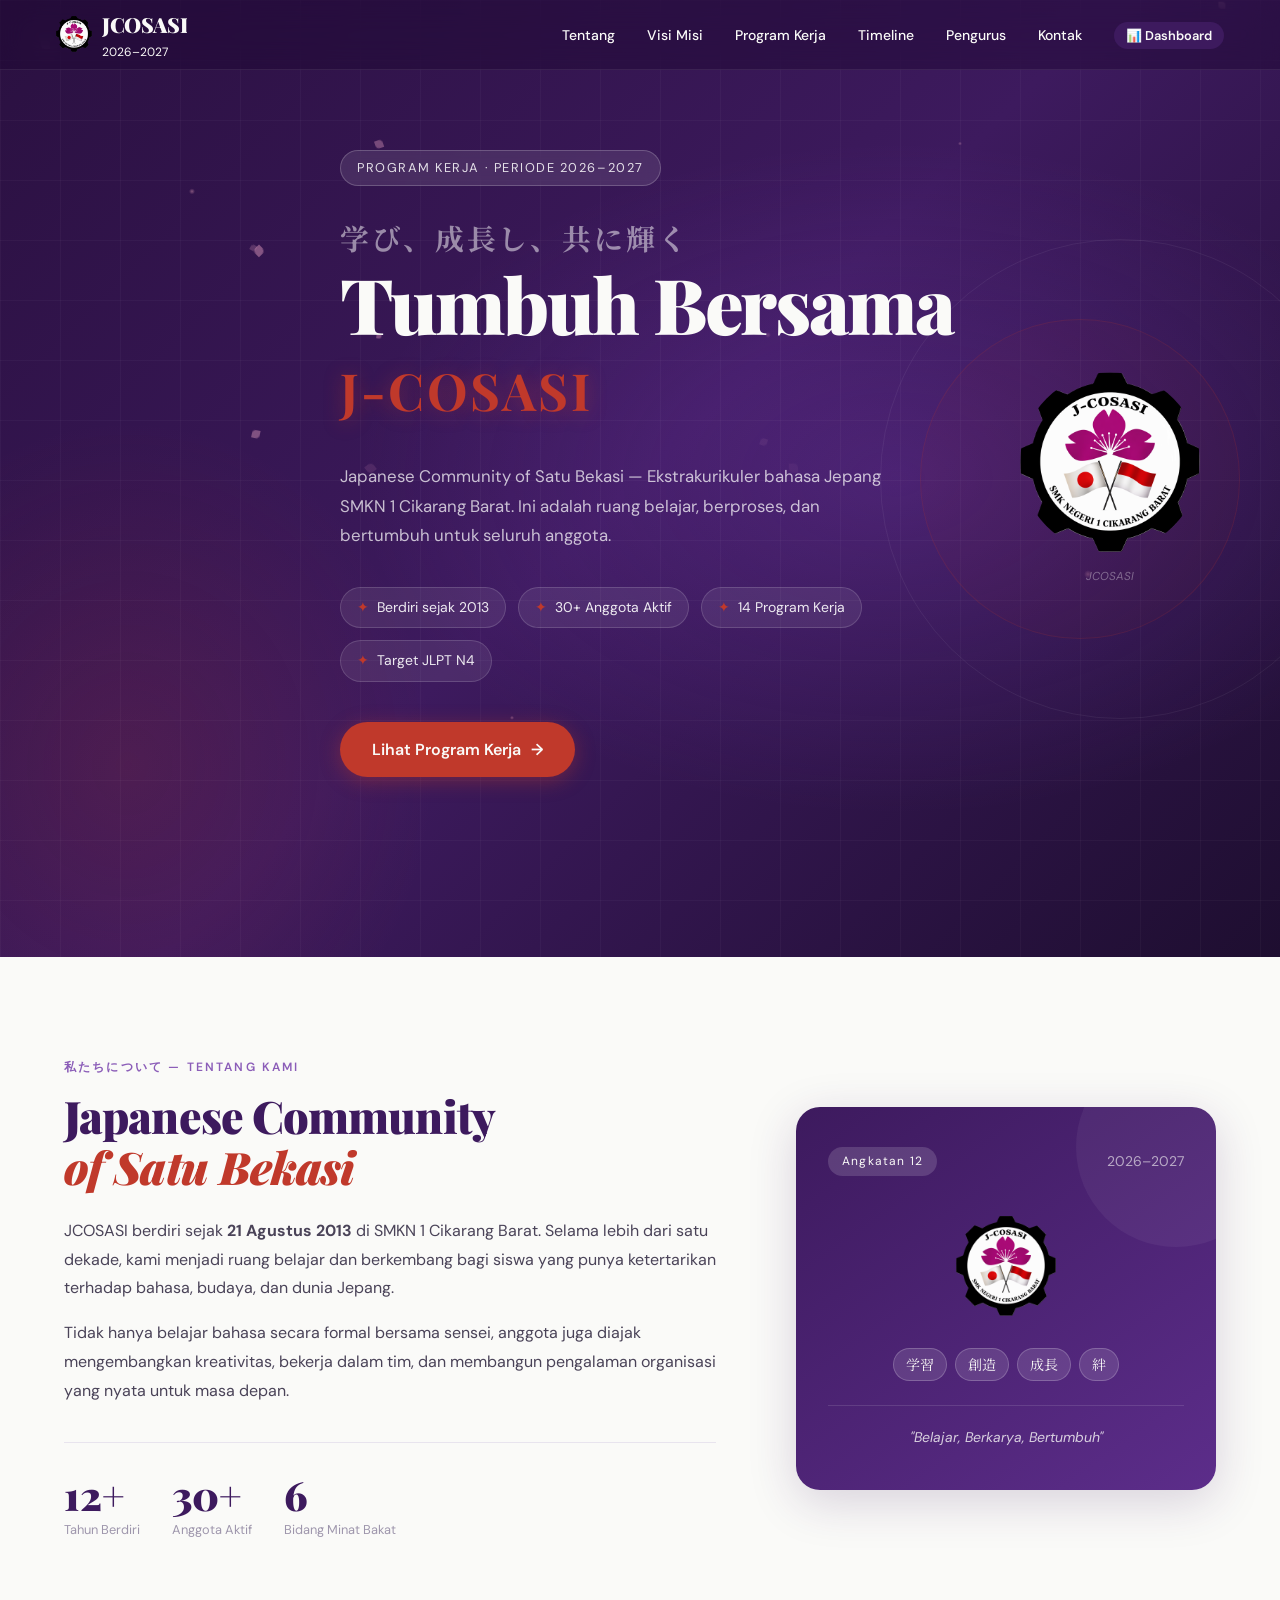
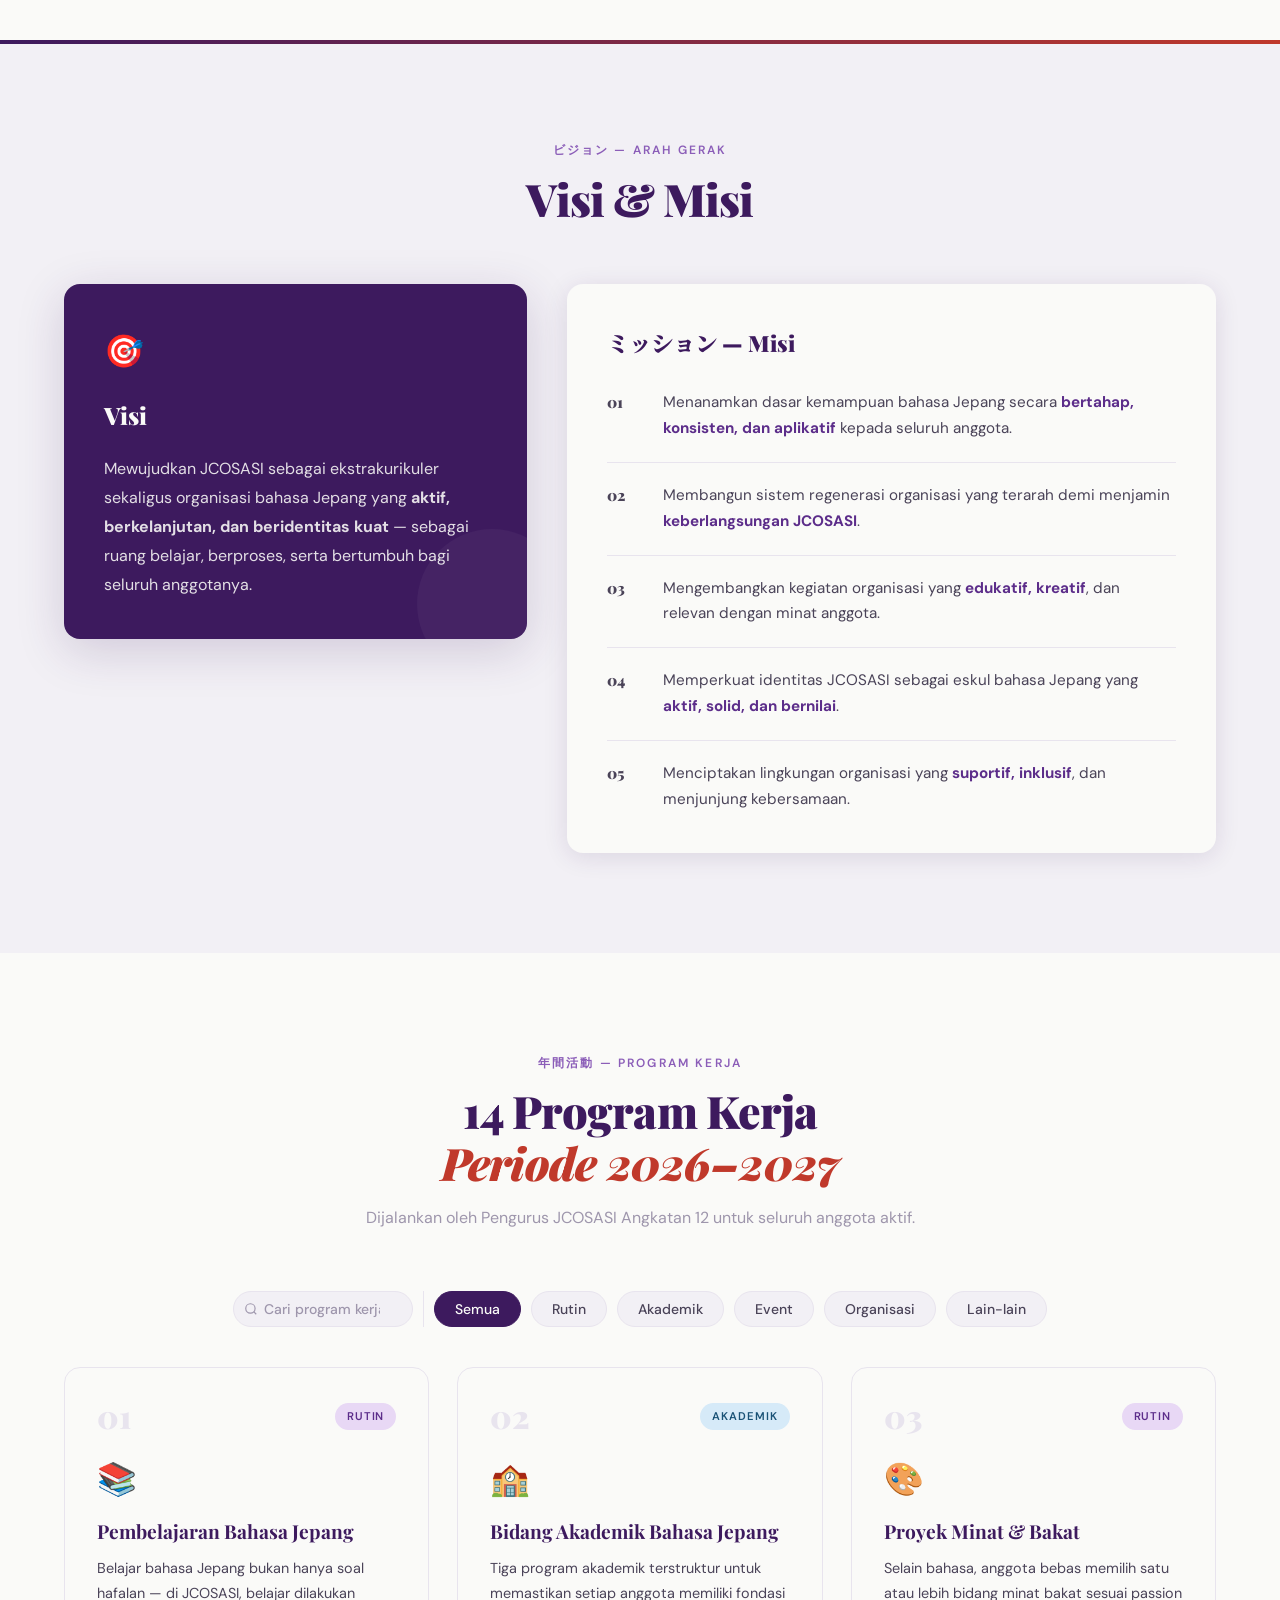
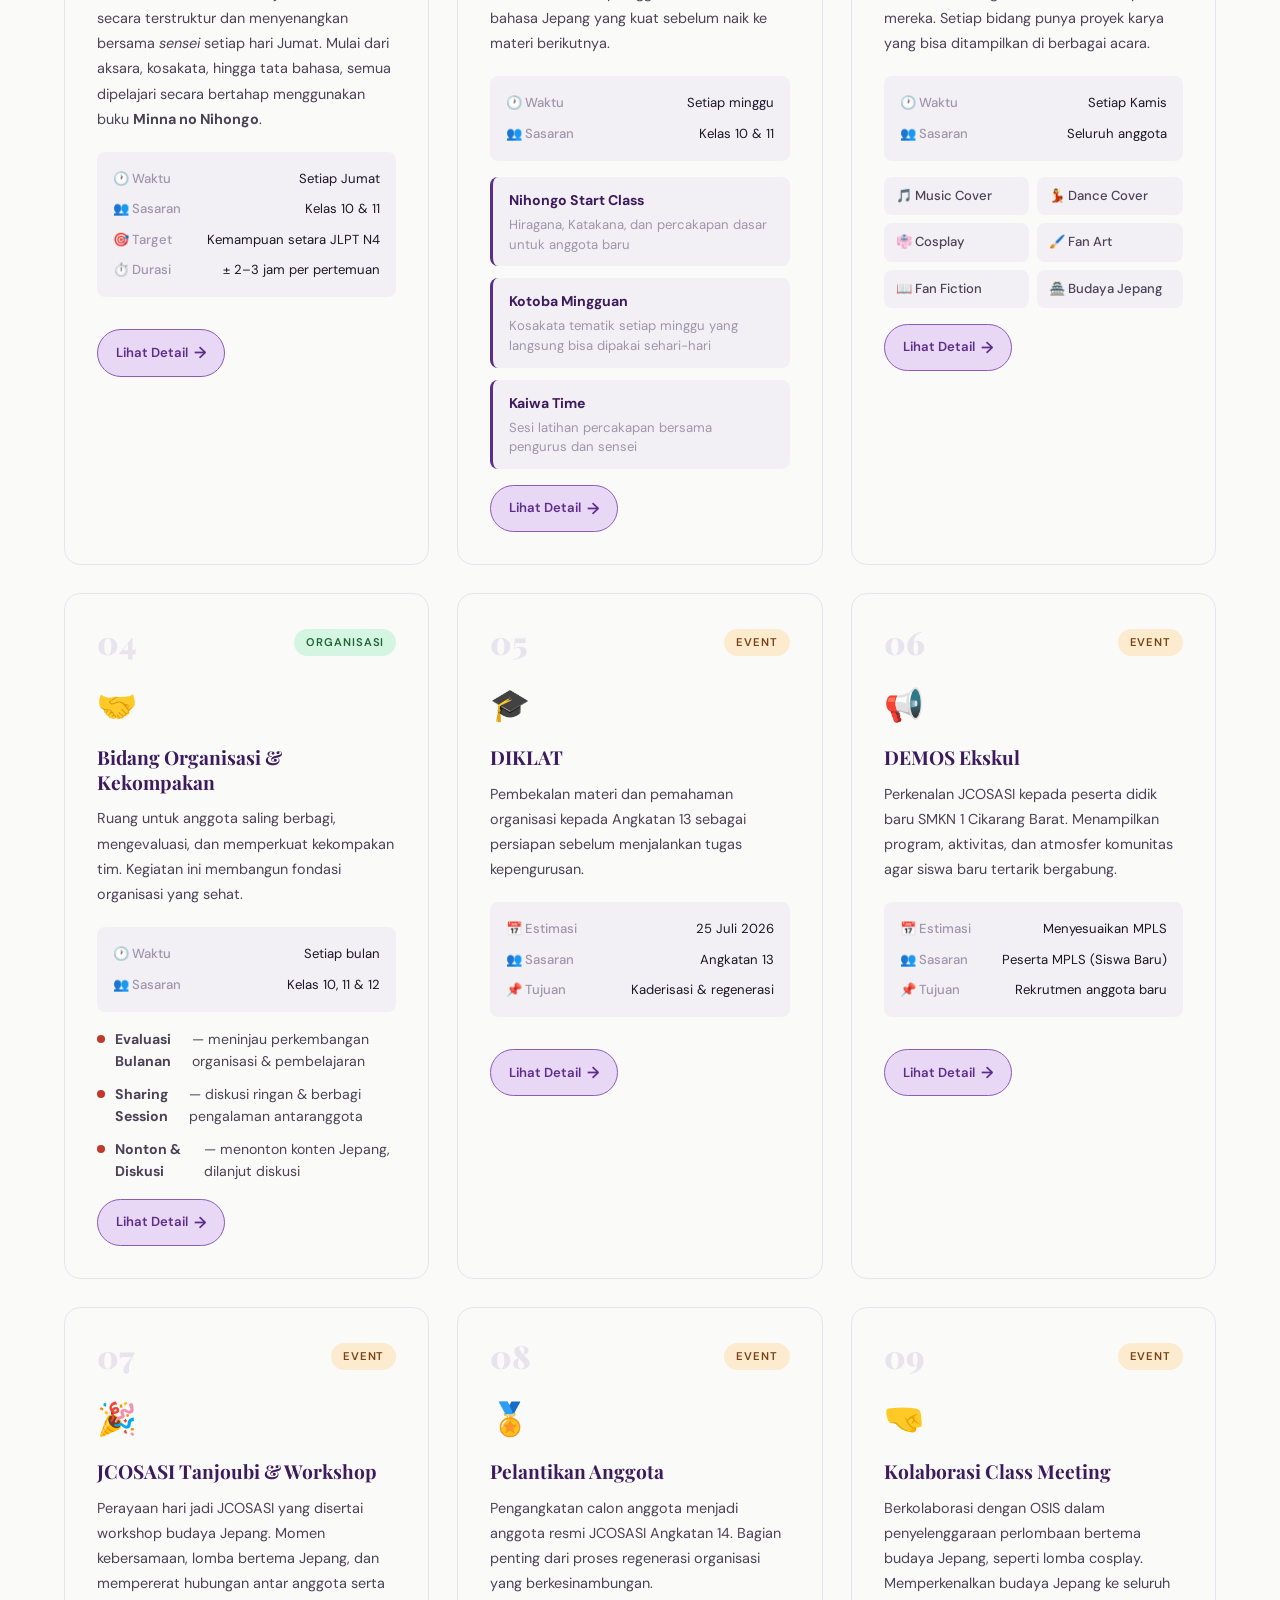
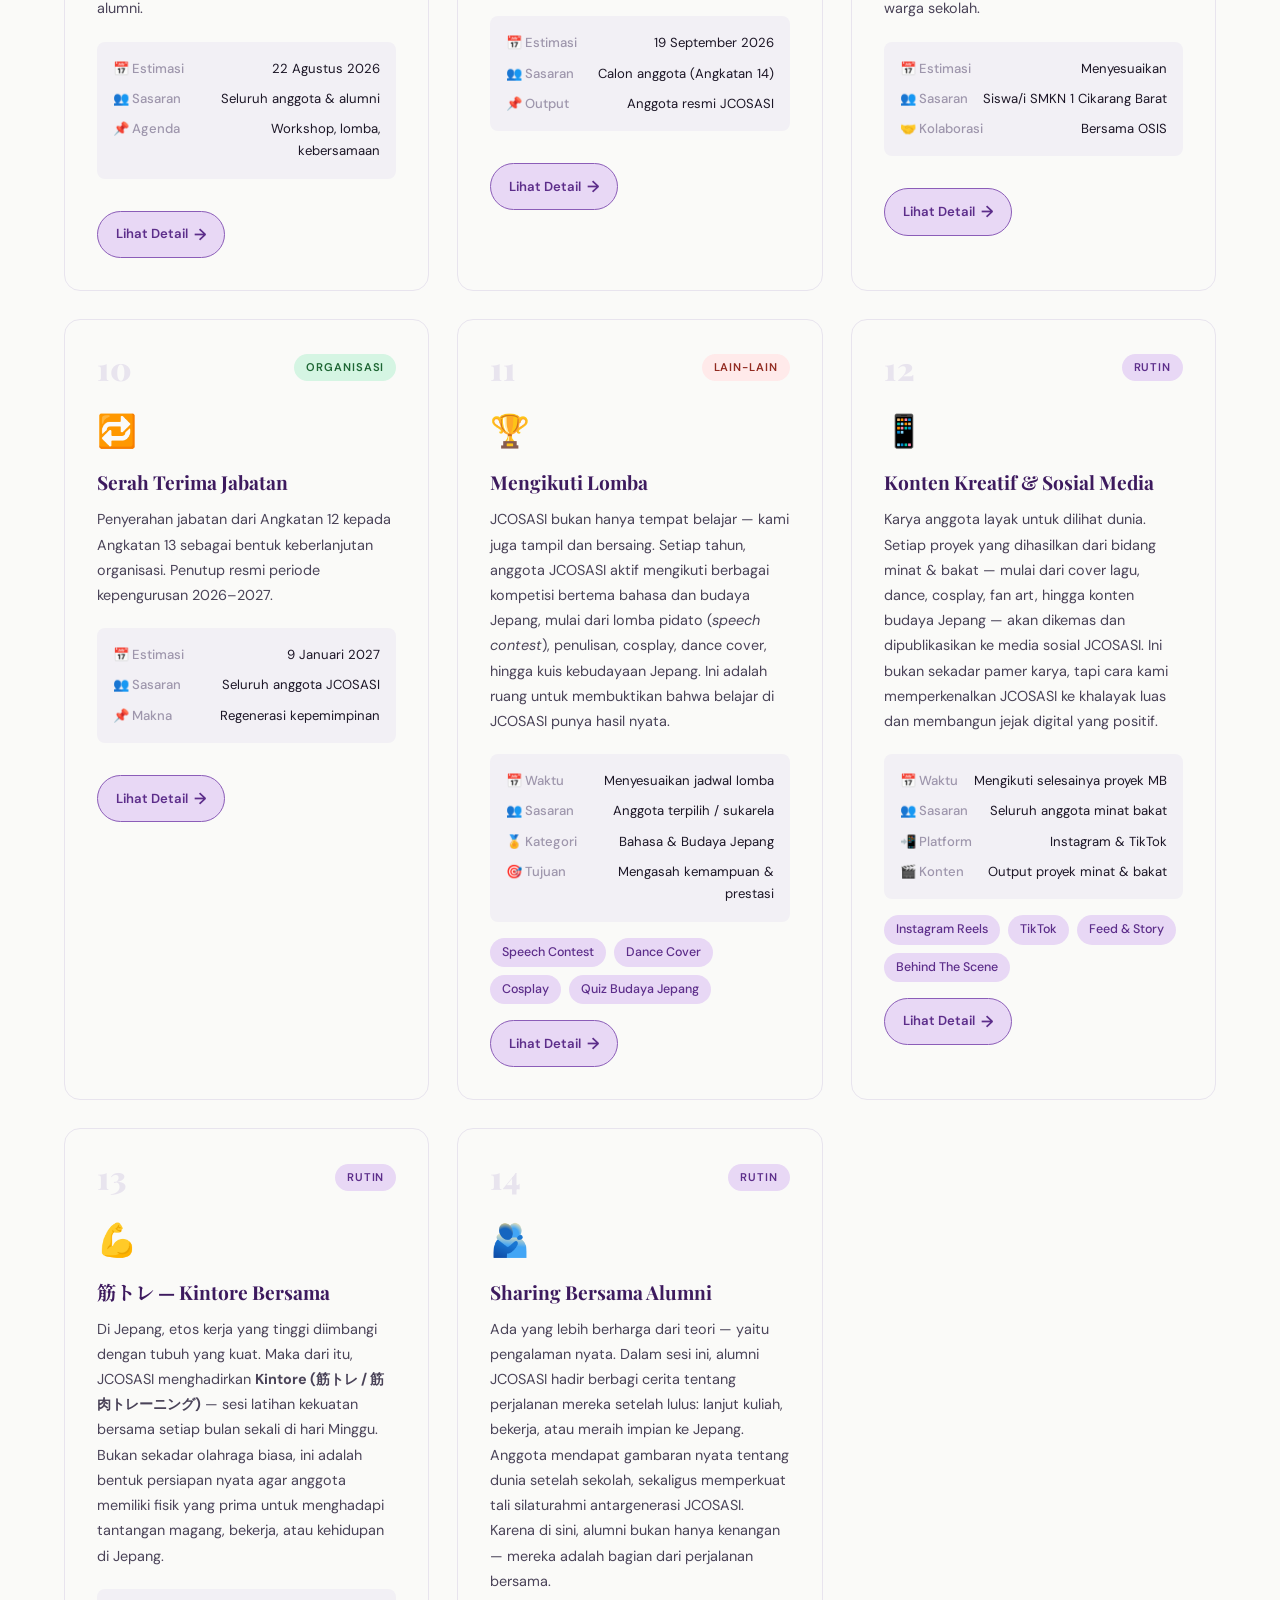
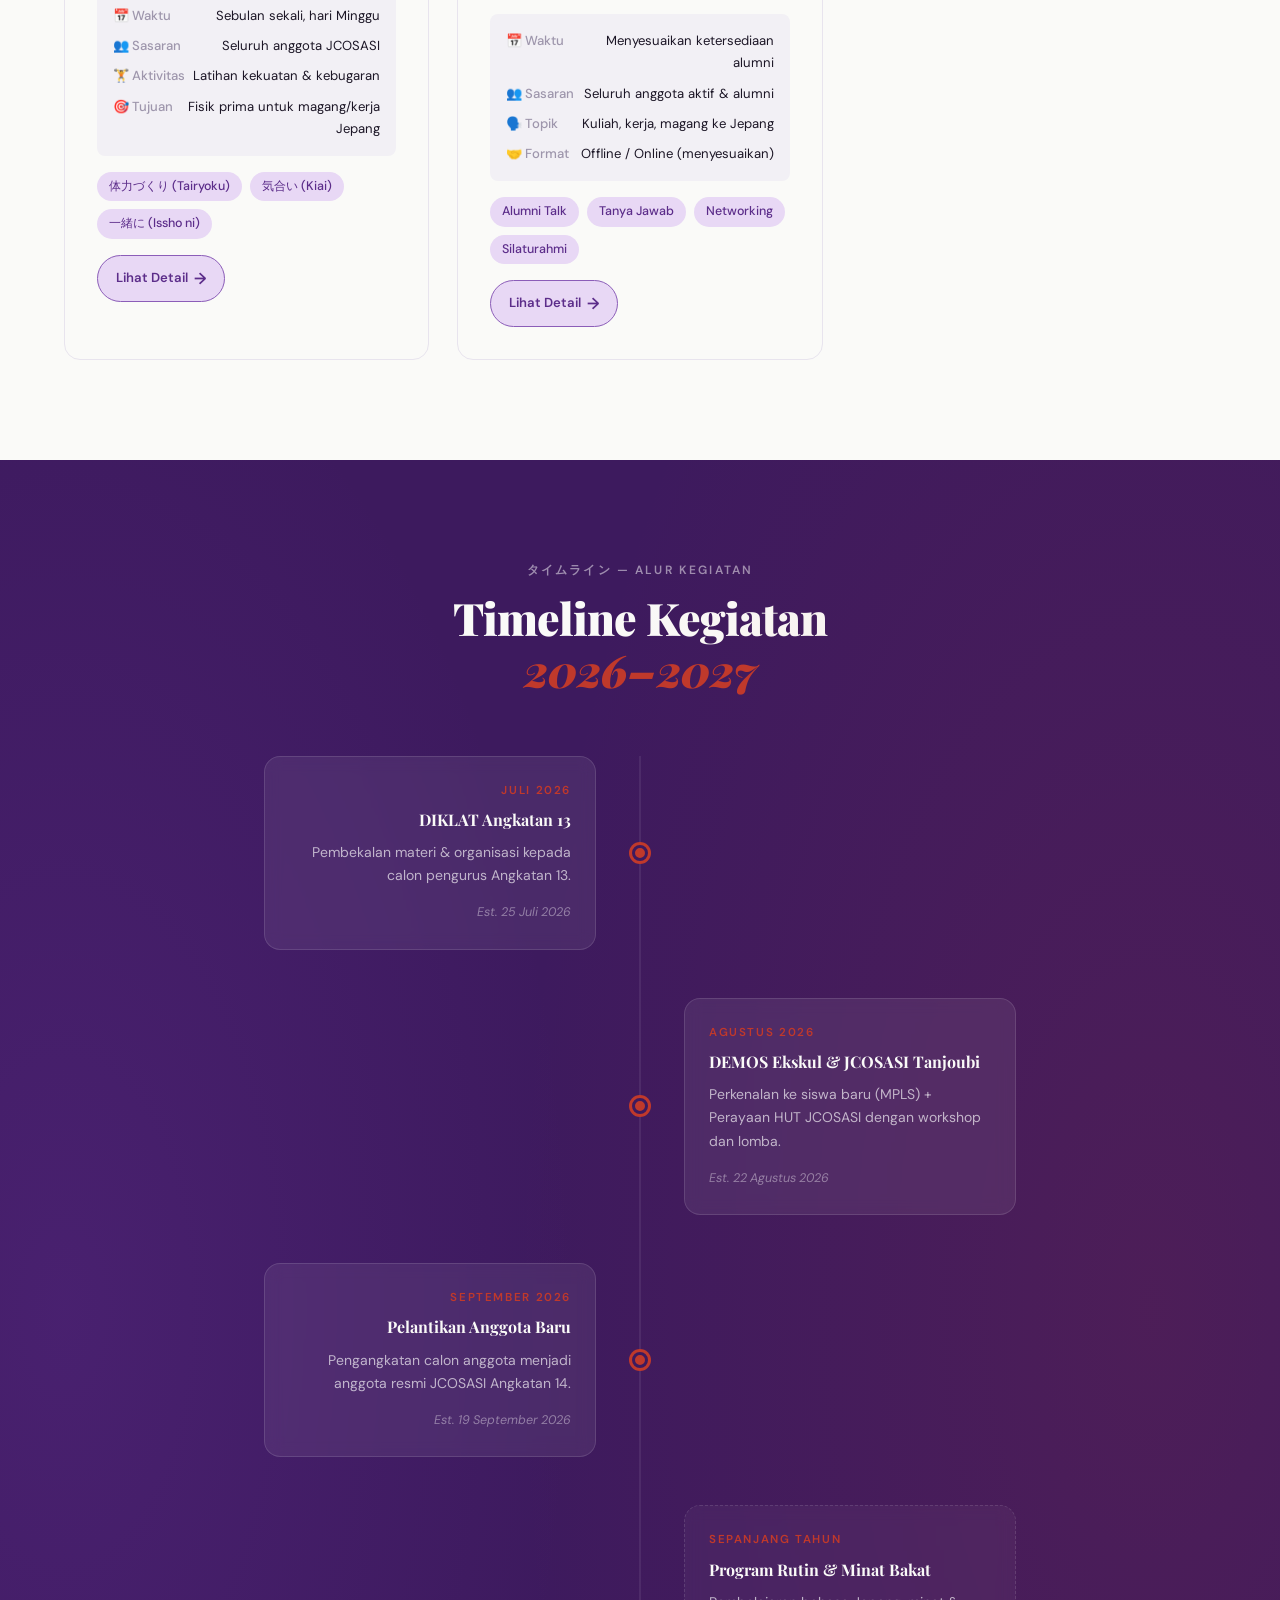
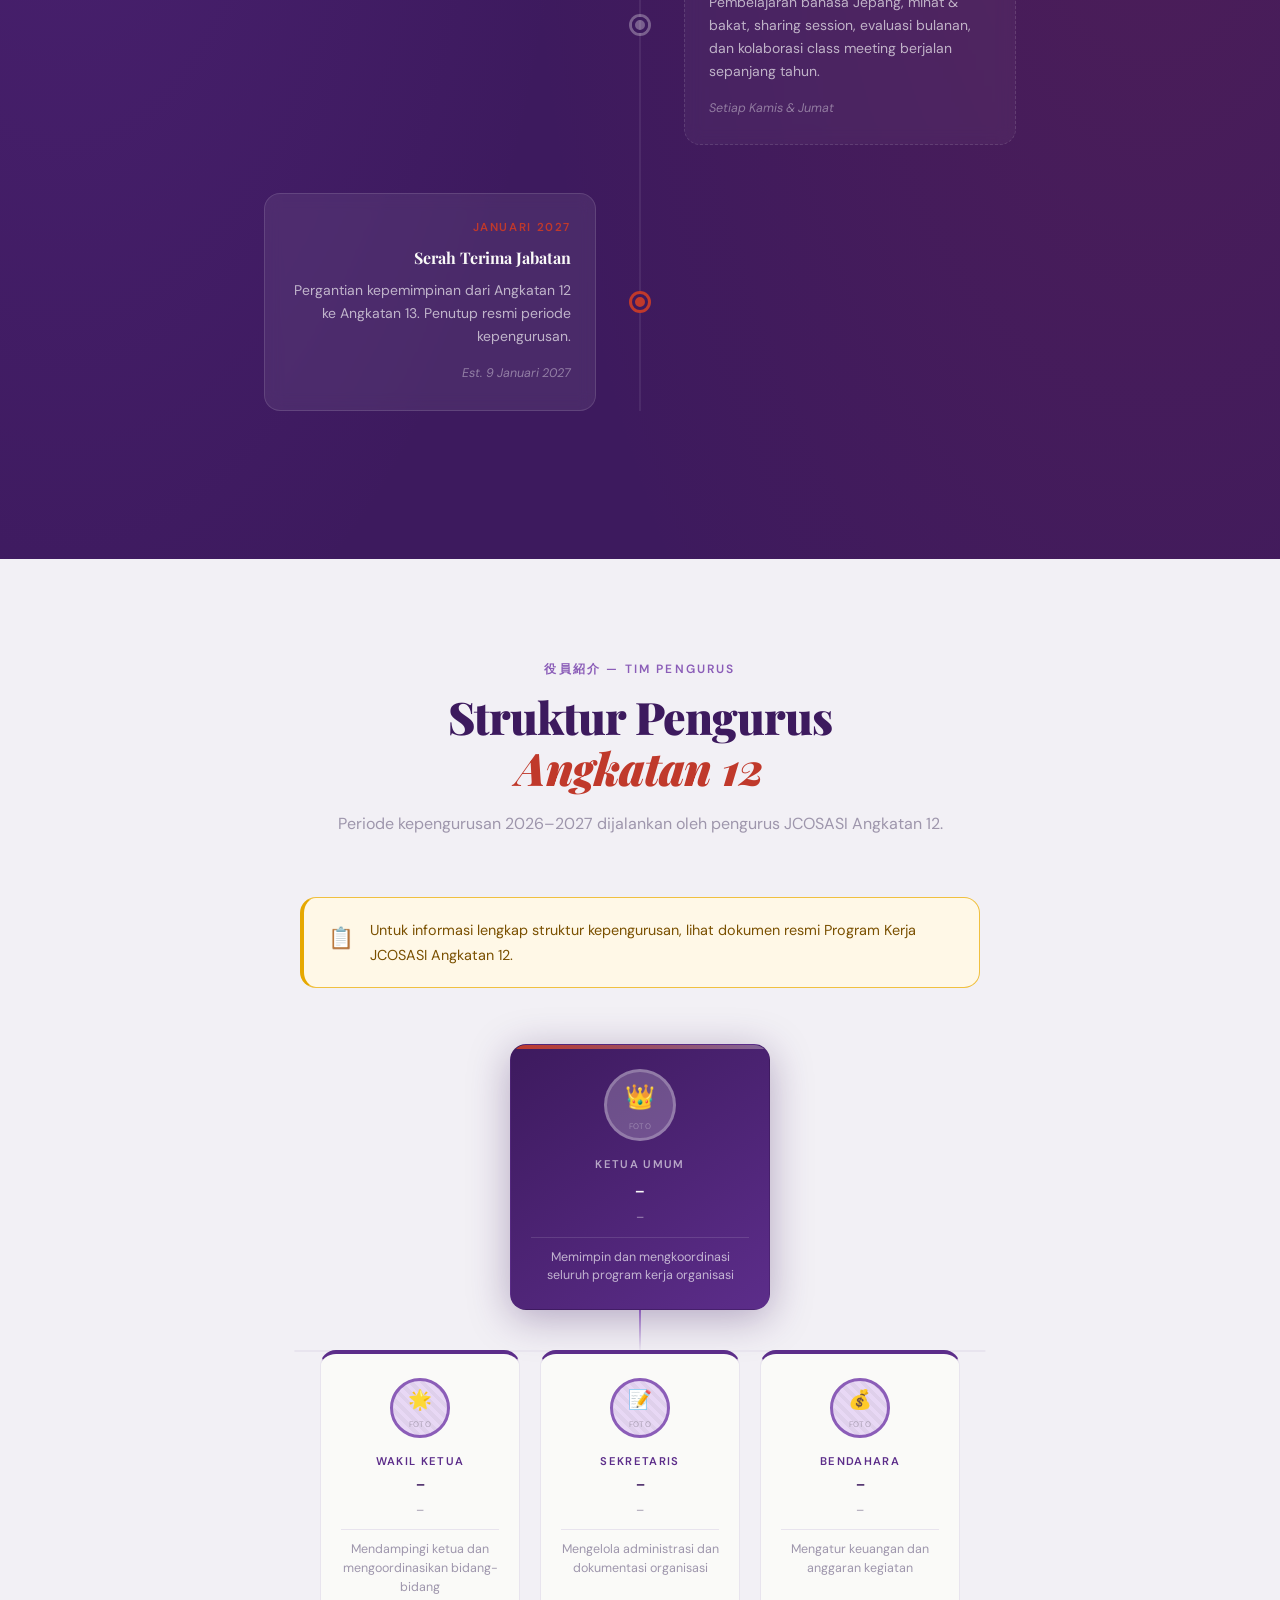
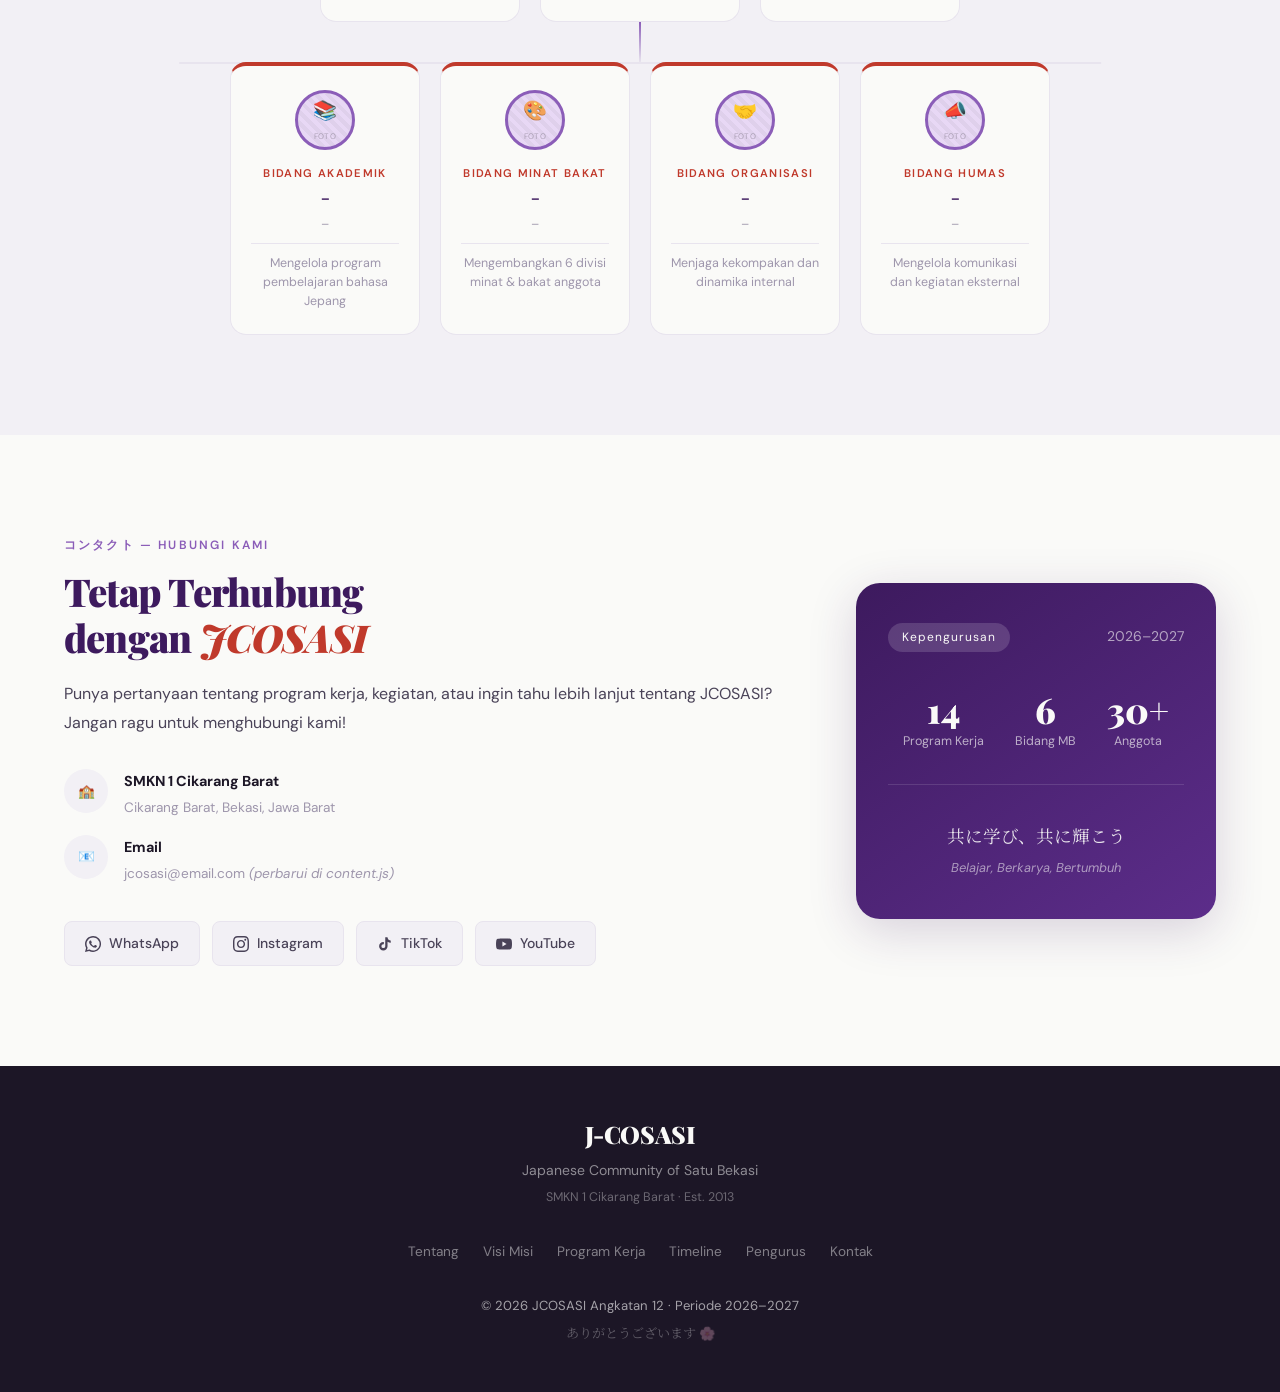
==== index.html @ ba043956 "Migration from personal account" ====
<!DOCTYPE html>
<html lang="id">
<head>
  <meta charset="UTF-8" />
  <link rel="icon" type="image/png" href="logo-jcosasi.png" />
  <meta name="viewport" content="width=device-width, initial-scale=1.0" />
  <title>JCOSASI — Program Kerja 2026–2027</title>
  <meta name="description" content="Program Kerja JCOSASI (Japanese Community of Satu Bekasi) Periode 2026–2027" />
  <link rel="preconnect" href="https://fonts.googleapis.com" />
  <link rel="preconnect" href="https://fonts.gstatic.com" crossorigin />
  <link href="https://fonts.googleapis.com/css2?family=Playfair+Display:wght@700;900&family=Noto+Serif+JP:wght@400;700&family=DM+Sans:wght@300;400;500;600&display=swap" rel="stylesheet" />
  <link rel="stylesheet" href="style.css" />
  <script src="content.js"></script>
</head>
<body>

  <!-- NAV -->
  <nav id="navbar">
    <div class="nav-inner">
      <a href="#hero" class="nav-logo">
        <div class="logo-wrap" id="navLogoWrap"></div>
      </a>
      <ul class="nav-links" id="navLinks"></ul>
      <button class="hamburger" id="hamburger" aria-label="Menu">
        <span></span><span></span><span></span>
      </button>
    </div>
  </nav>

  <div class="mobile-menu" id="mobileMenu">
    <ul id="mobileLinks"></ul>
  </div>

  <!-- HERO -->
  <section id="hero">
    <div class="hero-bg">
      <div class="sakura-layer"></div>
      <div class="hero-grid-overlay"></div>
    </div>
    <div class="hero-content">
      <div class="hero-badge fade-up" id="heroBadge"></div>
      <h1 class="hero-title fade-up delay-1">
        <span class="jp-accent"     id="heroJp"></span>
        <span class="hero-big"      id="heroHeadline"></span>
        <span class="hero-sub-title"id="heroSubtitle"></span>
      </h1>
      <p class="hero-desc fade-up delay-2" id="heroDesc"></p>
      <div class="hero-highlights fade-up delay-3" id="heroHighlights"></div>
      <a class="hero-cta fade-up delay-4" id="heroCta"></a>
    </div>
    <div class="hero-deco">
      <div class="circle-deco c1"></div>
      <div class="circle-deco c2"></div>
      <div class="hero-logo-placeholder" id="heroLogoDeco"></div>
    </div>
  </section>

  <!-- TENTANG -->
  <section id="tentang">
    <div class="container">
      <div class="tentang-grid">
        <div class="tentang-text fade-left">
          <div class="section-label" id="tentangLabel"></div>
          <h2 id="tentangHeading"></h2>
          <p id="tentangPara1"></p>
          <p id="tentangPara2"></p>
          <div class="tentang-stats" id="tentangStats"></div>
        </div>
        <div class="tentang-visual fade-right">
          <div class="visual-card">
            <div class="vc-top">
              <div class="vc-badge" id="vcBadge"></div>
              <div class="vc-year"  id="vcYear"></div>
            </div>
            <div class="vc-logo-area">
              <div class="vc-logo-box" id="vcLogoBox"></div>
            </div>
            <div class="vc-tags"  id="vcTags"></div>
            <p class="vc-motto"   id="vcMotto"></p>
          </div>
        </div>
      </div>
    </div>
  </section>

  <!-- VISI MISI -->
  <section id="visi-misi">
    <div class="container">
      <div class="section-header center">
        <div class="section-label" id="vmLabel"></div>
        <h2 id="vmHeading"></h2>
      </div>
      <div class="vm-grid">
        <div class="vm-card visi fade-up">
          <div class="vm-icon">🎯</div>
          <h3 id="visiJudul"></h3>
          <p  id="visiTeks"></p>
        </div>
        <div class="vm-misi fade-up delay-1">
          <h3 class="misi-title" id="misiLabel"></h3>
          <ul class="misi-list"  id="misiList"></ul>
        </div>
      </div>
    </div>
  </section>

  <!-- PROGRAM KERJA -->
  <section id="proker">
    <div class="container">
      <div class="section-header center">
        <div class="section-label" id="prokerLabel"></div>
        <h2 id="prokerHeading"></h2>
        <p class="section-desc" id="prokerDesc"></p>
      </div>
      <div class="proker-controls">
        <div class="proker-search-wrap">
          <svg class="psw-icon" viewBox="0 0 24 24" fill="none" stroke="currentColor" stroke-width="2"><circle cx="11" cy="11" r="8"/><path d="M21 21l-4.35-4.35"/></svg>
          <input type="text" id="prokerSearch" class="proker-search" placeholder="Cari program kerja..." autocomplete="off" />
          <button class="psw-clear" id="prokerSearchClear" aria-label="Hapus" style="display:none">✕</button>
        </div>
        <div class="proker-filter">
          <button class="filter-btn active" data-filter="all">Semua</button>
          <button class="filter-btn" data-filter="rutin">Rutin</button>
          <button class="filter-btn" data-filter="akademik">Akademik</button>
          <button class="filter-btn" data-filter="event">Event</button>
          <button class="filter-btn" data-filter="organisasi">Organisasi</button>
          <button class="filter-btn" data-filter="lainlain">Lain-lain</button>
        </div>
      </div>
      <div id="prokerSearchEmpty" class="proker-search-empty" style="display:none">
        <div class="pse-icon">🔍</div>
        <p>Tidak ada proker yang cocok dengan "<span id="prokerSearchQuery"></span>"</p>
      </div>
      <div class="proker-grid" id="prokerGrid"></div>
    </div>
  </section>

  <!-- TIMELINE -->
  <section id="timeline">
    <div class="container">
      <div class="section-header center">
        <div class="section-label" id="tlLabel"></div>
        <h2 id="tlHeading"></h2>
      </div>
      <div class="timeline-wrapper" id="tlWrapper"></div>
    </div>
  </section>

  <!-- PENGURUS -->
  <section id="pengurus">
    <div class="container">
      <div class="section-header center">
        <div class="section-label" id="pengurusLabel"></div>
        <h2 id="pengurusHeading"></h2>
        <p class="section-desc" id="pengurusDesc"></p>
      </div>
      <div class="pengurus-note" id="pengurusNote"></div>

      <div class="org-chart">
        <!-- Level 1 — Ketua -->
        <div class="org-level org-level-1">
          <div class="org-card org-card-ketua fade-up" id="orgKetua"></div>
        </div>
        <div class="org-v-line"></div>

        <!-- Level 2 — Inti (dinamis, max 5 orang) -->
        <div class="org-level org-level-2" id="orgInti"></div>
        <div class="org-v-line"></div>

        <!-- Level 3 — Bidang -->
        <div class="org-level org-level-3" id="orgBidang"></div>
      </div>
    </div>
  </section>

  <!-- KONTAK -->
  <section id="kontak">
    <div class="container">
      <div class="kontak-inner">
        <div class="kontak-text fade-left">
          <div class="section-label" id="kontakLabel"></div>
          <h2 id="kontakHeading"></h2>
          <p  id="kontakDesc"></p>
          <div class="kontak-info">
            <div class="ki-item">
              <span class="ki-icon">🏫</span>
              <div>
                <strong id="kontakSekolah"></strong>
                <span   id="kontakAlamat"></span>
              </div>
            </div>
            <div class="ki-item">
              <span class="ki-icon">📧</span>
              <div>
                <strong>Email</strong>
                <span id="kontakEmail"></span>
              </div>
            </div>
          </div>
          <div class="sosmed-links" id="sosmedLinks"></div>
        </div>
        <div class="kontak-card fade-right">
          <div class="kc-top">
            <div class="kc-badge" id="kcBadge"></div>
            <div class="kc-year"  id="kcYear"></div>
          </div>
          <div class="kc-body"  id="kcBody"></div>
          <div class="kc-quote">
            <span class="jp"    id="kcJpQuote"></span>
            <span class="trans" id="kcIdQuote"></span>
          </div>
        </div>
      </div>
    </div>
  </section>

  <!-- FOOTER -->
  <footer>
    <div class="container">
      <div class="footer-inner">
        <div class="footer-logo">
          <span class="logo-kanji">J-COSASI</span>
          <span class="footer-full"   id="footerFull"></span>
          <span class="footer-school" id="footerSchool"></span>
        </div>
        <div class="footer-links">
          <a href="#tentang">Tentang</a>
          <a href="#visi-misi">Visi Misi</a>
          <a href="#proker">Program Kerja</a>
          <a href="#timeline">Timeline</a>
          <a href="#pengurus">Pengurus</a>
          <a href="#kontak">Kontak</a>
        </div>
        <div class="footer-copy">
          <p id="footerCopy"></p>
          <p class="jp-footer" id="footerJp"></p>
        </div>
      </div>
    </div>
  </footer>

  <script src="script.js"></script>
</body>
</html>
---- style.css ----
/* =============================================
   JCOSASI Landing Page — style.css
   Theme: Deep Purple + Red-White + Soft Grey
   Font: Playfair Display + Noto Serif JP + DM Sans
   ============================================= */

:root {
  --purple-deep:   #3D1A5E;
  --purple-mid:    #5C2D8A;
  --purple-light:  #8B5DB8;
  --purple-pale:   #E8D8F5;
  --red-jp:        #C0392B;
  --red-light:     #E74C3C;
  --white:         #FAFAF8;
  --off-white:     #F2F0F5;
  --grey-light:    #E8E4EE;
  --grey-mid:      #9E96AC;
  --grey-dark:     #4A4358;
  --charcoal:      #1C1626;

  --font-display: 'Playfair Display', 'Noto Serif JP', serif;
  --font-jp:      'Noto Serif JP', serif;
  --font-body:    'DM Sans', sans-serif;

  --nav-h: 70px;
  --radius: 16px;
  --radius-sm: 8px;
  --shadow: 0 4px 24px rgba(61,26,94,.12);
  --shadow-lg: 0 12px 48px rgba(61,26,94,.18);
  --trans: .35s cubic-bezier(.4,0,.2,1);
}

/* ---- RESET ---- */
*, *::before, *::after { box-sizing: border-box; margin: 0; padding: 0; }
html { scroll-behavior: smooth; }
body {
  font-family: var(--font-body);
  background: var(--white);
  color: var(--charcoal);
  line-height: 1.7;
  overflow-x: hidden;
}
img { max-width: 100%; display: block; }
a { text-decoration: none; color: inherit; }
ul { list-style: none; }

/* ---- SCROLLBAR ---- */
::-webkit-scrollbar { width: 6px; }
::-webkit-scrollbar-track { background: var(--off-white); }
::-webkit-scrollbar-thumb { background: var(--purple-mid); border-radius: 99px; }

/* ============ NAV ============ */
#navbar {
  position: fixed; top: 0; left: 0; right: 0; z-index: 100;
  width: 100%;
  box-sizing: border-box;
  overflow: visible;
  height: var(--nav-h);
  background: rgba(250,250,248,.92);
  backdrop-filter: blur(16px);
  border-bottom: 1px solid var(--grey-light);
  transition: background var(--trans), box-shadow var(--trans), border-color var(--trans);
}
/* Di atas hero section (background ungu gelap) → navbar ikut gelap transparan */
#navbar.on-dark {
  background: rgba(30,8,50,.45);
  border-bottom-color: rgba(255,255,255,.08);
  box-shadow: none;
}
#navbar.on-dark .nav-links a,
#navbar.on-dark .nav-logo,
#navbar.on-dark .logo-kanji,
#navbar.on-dark .logo-sub { color: var(--white); }
#navbar.scrolled {
  background: rgba(61,26,94,.97);
  box-shadow: 0 2px 20px rgba(0,0,0,.2);
}
#navbar.scrolled .nav-links a,
#navbar.scrolled .nav-logo { color: var(--white); }
.nav-inner {
  max-width: 1200px; margin: 0 auto;
  padding: 0 16px;
  height: 100%;
  width: 100%;
  box-sizing: border-box;
  display: flex; align-items: center; justify-content: space-between;
  min-width: 0;
}
.nav-logo {
  display: flex; align-items: baseline; gap: 8px;
  font-family: var(--font-display);
  transition: color var(--trans);
  min-width: 0;
  flex-shrink: 1;
}
.logo-kanji {
  font-size: 1.3rem; font-weight: 900;
  color: var(--purple-deep);
  letter-spacing: -.02em;
  white-space: nowrap;
  overflow: hidden;
  text-overflow: ellipsis;
}
#navbar.scrolled .logo-kanji { color: var(--white); }
.logo-sub {
  font-size: .75rem; color: var(--grey-mid);
  font-family: var(--font-body);
}
.nav-links {
  display: flex; gap: 32px;
}
.nav-links a {
  font-size: .875rem; font-weight: 500;
  color: var(--grey-dark);
  position: relative; padding-bottom: 2px;
  transition: color var(--trans);
}
.nav-links a::after {
  content: ''; position: absolute; bottom: -2px; left: 0; right: 0;
  height: 2px; background: var(--red-jp);
  transform: scaleX(0); transform-origin: left;
  transition: transform var(--trans);
}
.nav-links a:hover { color: var(--purple-mid); }
.nav-links a:hover::after { transform: scaleX(1); }
/* Link eksternal (Dashboard) — gaya berbeda, tidak ada garis bawah aktif */
.nav-links a.nav-ext {
  background: var(--purple-deep);
  color: var(--white) !important;
  padding: 5px 12px;
  border-radius: 99px;
  font-size: .8rem;
  font-weight: 600;
  transition: background var(--trans), transform var(--trans);
}
.nav-links a.nav-ext:hover { background: var(--purple-mid); transform: translateY(-1px); }
.nav-links a.nav-ext::after { display: none !important; }

/* Hamburger */
.hamburger {
  display: none; flex-direction: column; gap: 5px;
  background: none; border: none; cursor: pointer; padding: 8px;
  z-index: 101;
  flex-shrink: 0;   /* tidak pernah tergencet ke kanan */
  margin-left: 8px;
}
.hamburger span {
  display: block; width: 24px; height: 2.5px;
  background: var(--purple-deep);   /* default: ungu — terlihat di navbar putih */
  border-radius: 2px;
  transition: all var(--trans);
}
/* Saat navbar gelap (scrolled atau di atas hero) → hamburger putih */
#navbar.scrolled .hamburger span,
#navbar.on-dark .hamburger span { background: var(--white); }
/* Animasi hamburger → X saat menu terbuka */
.hamburger.active span:nth-child(1) { transform: translateY(7px) rotate(45deg); }
.hamburger.active span:nth-child(2) { opacity: 0; transform: scaleX(0); }
.hamburger.active span:nth-child(3) { transform: translateY(-7px) rotate(-45deg); }

/* Mobile Menu */
.mobile-menu {
  position: fixed; top: var(--nav-h); left: 0; right: 0; z-index: 99;
  background: var(--purple-deep);
  padding: 20px 24px 28px;
  transform: translateY(-110%);
  opacity: 0;
  transition: transform .3s ease, opacity .25s ease;
  pointer-events: none;
  box-shadow: 0 8px 32px rgba(0,0,0,.35);
}
.mobile-menu.open {
  transform: translateY(0);
  opacity: 1;
  pointer-events: all;
}
.mobile-menu ul {
  display: flex; flex-direction: column; gap: 4px;
  list-style: none; padding: 0; margin: 0;
}
.mobile-menu a.mm-link {
  color: rgba(255,255,255,.88);
  font-size: 1rem; font-weight: 500;
  display: block; padding: 12px 0;
  border-bottom: 1px solid rgba(255,255,255,.08);
  text-decoration: none;
  transition: color var(--trans);
}
.mobile-menu a.mm-link:hover { color: var(--white); }
/* Tombol Dashboard di mobile menu */
.mobile-menu a.mm-link-ext {
  margin-top: 12px;
  background: rgba(255,255,255,.15);
  border: 1.5px solid rgba(255,255,255,.3);
  border-radius: 99px;
  text-align: center;
  padding: 12px 0;
  color: var(--white) !important;
  font-weight: 700;
  font-size: .95rem;
  letter-spacing: .3px;
}
.mobile-menu a.mm-link-ext:hover {
  background: rgba(255,255,255,.25);
}

/* ============ HERO ============ */
#hero {
  min-height: 100vh;
  padding-top: var(--nav-h);
  background: var(--purple-deep);
  position: relative;
  display: flex; align-items: center;
  overflow: hidden;
}
.hero-bg {
  position: absolute; inset: 0;
  background:
    radial-gradient(ellipse 60% 50% at 70% 50%, rgba(140,70,210,.25) 0%, transparent 70%),
    radial-gradient(ellipse 40% 60% at 10% 80%, rgba(192,57,43,.15) 0%, transparent 60%),
    linear-gradient(135deg, #2a1040 0%, #3D1A5E 50%, #1e0e30 100%);
}
.hero-grid-overlay {
  position: absolute; inset: 0;
  background-image:
    linear-gradient(rgba(255,255,255,.03) 1px, transparent 1px),
    linear-gradient(90deg, rgba(255,255,255,.03) 1px, transparent 1px);
  background-size: 60px 60px;
}
.sakura-layer {
  position: absolute; inset: 0;
  background:
    radial-gradient(circle 3px at 15% 20%, rgba(255,180,200,.4), transparent),
    radial-gradient(circle 2px at 75% 15%, rgba(255,180,200,.3), transparent),
    radial-gradient(circle 4px at 85% 60%, rgba(255,180,200,.25), transparent),
    radial-gradient(circle 2px at 40% 75%, rgba(255,180,200,.35), transparent),
    radial-gradient(circle 3px at 60% 35%, rgba(255,180,200,.2), transparent);
}
.hero-content {
  position: relative; z-index: 2;
  max-width: 1200px; margin: 0 auto; padding: 80px 24px;
  max-width: 720px; padding-left: 60px;
}
.hero-badge {
  display: inline-flex; align-items: center; gap: 8px;
  background: rgba(255,255,255,.1);
  border: 1px solid rgba(255,255,255,.2);
  color: rgba(255,255,255,.85);
  font-size: .8rem; letter-spacing: .12em; text-transform: uppercase;
  padding: 6px 16px; border-radius: 99px;
  margin-bottom: 28px;
  backdrop-filter: blur(8px);
}
.jp-accent {
  font-family: var(--font-jp);
  font-size: 1.8rem;
  color: rgba(255,255,255,.5);
  display: block;
  letter-spacing: .1em;
}
.hero-big {
  font-family: var(--font-display);
  font-size: clamp(2.8rem, 6vw, 5rem);
  font-weight: 900;
  color: var(--white);
  line-height: 1.05;
  display: block;
  letter-spacing: -.03em;
}
.hero-sub-title {
  font-family: var(--font-display);
  font-size: clamp(2rem, 4vw, 3.5rem);
  font-weight: 700;
  color: var(--red-jp);
  display: block;
  letter-spacing: .05em;
  margin-top: 4px;
  text-shadow: 0 2px 20px rgba(192,57,43,.4);
}
.hero-title { margin-bottom: 28px; }
.hero-desc {
  font-size: 1.05rem; line-height: 1.75;
  color: rgba(255,255,255,.72);
  margin-bottom: 36px;
  max-width: 560px;
}
.hero-highlights {
  display: flex; flex-wrap: wrap; gap: 12px;
  margin-bottom: 40px;
}
.hl-item {
  display: flex; align-items: center; gap: 8px;
  background: rgba(255,255,255,.08);
  border: 1px solid rgba(255,255,255,.15);
  color: rgba(255,255,255,.9);
  padding: 8px 16px; border-radius: 99px;
  font-size: .875rem;
}
.hl-icon { color: var(--red-jp); font-style: normal; }
.hero-cta {
  display: inline-flex; align-items: center; gap: 10px;
  background: var(--red-jp);
  color: var(--white);
  font-weight: 600; font-size: 1rem;
  padding: 14px 32px; border-radius: 99px;
  transition: all var(--trans);
  box-shadow: 0 4px 20px rgba(192,57,43,.4);
}
.hero-cta:hover {
  background: var(--red-light);
  transform: translateY(-2px);
  box-shadow: 0 8px 32px rgba(192,57,43,.5);
}
.hero-deco {
  position: absolute; right: 0; top: 0; bottom: 0;
  width: 40%; pointer-events: none;
}
.circle-deco {
  position: absolute; border-radius: 50%;
  border: 1px solid rgba(255,255,255,.06);
}
.c1 {
  width: 480px; height: 480px;
  top: 50%; right: -80px;
  transform: translateY(-50%);
}
.c2 {
  width: 320px; height: 320px;
  top: 50%; right: 40px;
  transform: translateY(-50%);
  border-color: rgba(192,57,43,.15);
  background: rgba(192,57,43,.04);
}
.torii-deco {
  position: absolute;
  top: 50%; right: 120px;
  transform: translateY(-50%);
  font-size: 7rem;
  opacity: .12;
  filter: saturate(0);
}

/* ============ SECTIONS COMMON ============ */
section { padding: 100px 0; }
.container { max-width: 1200px; margin: 0 auto; padding: 0 24px; }
.section-label {
  font-size: .75rem; letter-spacing: .18em; text-transform: uppercase;
  color: var(--purple-light);
  font-weight: 600; margin-bottom: 12px;
  display: block;
}
.section-header h2 {
  font-family: var(--font-display);
  font-size: clamp(2rem, 4vw, 2.8rem);
  font-weight: 900; line-height: 1.15;
  color: var(--purple-deep);
  letter-spacing: -.02em;
}
.section-header h2 em {
  font-style: italic; color: var(--red-jp);
}
.section-header.center { text-align: center; margin-bottom: 60px; }
.section-desc {
  margin-top: 16px;
  color: var(--grey-mid);
  font-size: 1rem;
}

/* ============ TENTANG ============ */
#tentang { background: var(--white); }
.tentang-grid {
  display: grid; grid-template-columns: 1fr 420px; gap: 80px; align-items: center;
}
.tentang-text h2 {
  font-family: var(--font-display);
  font-size: clamp(2rem, 3.5vw, 2.8rem);
  font-weight: 900; line-height: 1.15;
  color: var(--purple-deep);
  letter-spacing: -.02em; margin-bottom: 24px;
}
.tentang-text h2 em { font-style: italic; color: var(--red-jp); }
.tentang-text p {
  color: var(--grey-dark); margin-bottom: 16px;
  font-size: 1rem; line-height: 1.8;
}
.tentang-stats {
  display: flex; gap: 32px; margin-top: 36px;
  padding-top: 32px;
  border-top: 1px solid var(--grey-light);
}
.stat { display: flex; flex-direction: column; }
.stat-num {
  font-family: var(--font-display);
  font-size: 2.5rem; font-weight: 900;
  color: var(--purple-deep);
  line-height: 1;
}
.stat-label { font-size: .8rem; color: var(--grey-mid); margin-top: 4px; }

/* Visual Card */
.visual-card {
  background: linear-gradient(145deg, var(--purple-deep), var(--purple-mid));
  border-radius: 24px;
  padding: 40px 32px;
  color: var(--white);
  box-shadow: var(--shadow-lg);
  position: relative; overflow: hidden;
}
.visual-card::before {
  content: ''; position: absolute;
  top: -60px; right: -60px;
  width: 200px; height: 200px;
  border-radius: 50%;
  background: rgba(255,255,255,.05);
}
.vc-top {
  display: flex; justify-content: space-between; align-items: center;
  margin-bottom: 40px;
}
.vc-badge {
  background: rgba(255,255,255,.15);
  padding: 4px 14px; border-radius: 99px;
  font-size: .75rem; letter-spacing: .1em;
}
.vc-year { font-size: .875rem; opacity: .6; }
.vc-logo-area { text-align: center; margin-bottom: 32px; }
.vc-circle {
  width: 120px; height: 120px;
  border-radius: 50%;
  background: rgba(255,255,255,.1);
  border: 2px solid rgba(255,255,255,.2);
  display: flex; flex-direction: column;
  align-items: center; justify-content: center;
  margin: 0 auto;
}
.vc-kanji { font-family: var(--font-jp); font-size: 2.5rem; line-height: 1; }
.vc-kanji-sub { font-family: var(--font-jp); font-size: 1rem; opacity: .7; }
.vc-tags { display: flex; gap: 8px; flex-wrap: wrap; justify-content: center; margin-bottom: 24px; }
.tag {
  background: rgba(255,255,255,.12);
  border: 1px solid rgba(255,255,255,.2);
  padding: 4px 12px; border-radius: 99px;
  font-family: var(--font-jp); font-size: .875rem;
}
.vc-motto {
  text-align: center;
  font-style: italic;
  opacity: .8; font-size: .875rem;
  border-top: 1px solid rgba(255,255,255,.15);
  padding-top: 20px;
}

/* ============ VISI MISI ============ */
#visi-misi {
  background: var(--off-white);
  position: relative; overflow: hidden;
}
#visi-misi::before {
  content: ''; position: absolute;
  top: 0; left: 0; right: 0; height: 4px;
  background: linear-gradient(90deg, var(--purple-deep), var(--red-jp));
}
.vm-grid {
  display: grid; grid-template-columns: 1fr 1.4fr; gap: 40px;
  align-items: start;
}
.vm-card {
  background: var(--purple-deep);
  color: var(--white);
  border-radius: var(--radius);
  padding: 40px;
  box-shadow: var(--shadow-lg);
  position: relative; overflow: hidden;
}
.vm-card::after {
  content: ''; position: absolute;
  bottom: -40px; right: -40px;
  width: 150px; height: 150px; border-radius: 50%;
  background: rgba(255,255,255,.04);
}
.vm-icon { font-size: 2rem; margin-bottom: 16px; }
.vm-card h3 {
  font-family: var(--font-display);
  font-size: 1.5rem; font-weight: 900;
  margin-bottom: 20px; color: var(--white);
}
.vm-card p { line-height: 1.8; opacity: .88; }
.vm-misi {
  background: var(--white);
  border-radius: var(--radius);
  padding: 40px;
  box-shadow: var(--shadow);
}
.misi-title {
  font-family: var(--font-display);
  font-size: 1.4rem; font-weight: 900;
  color: var(--purple-deep);
  margin-bottom: 28px;
}
.misi-list { display: flex; flex-direction: column; gap: 20px; }
.misi-list li {
  display: flex; gap: 16px; align-items: flex-start;
  padding-bottom: 20px;
  border-bottom: 1px solid var(--grey-light);
}
.misi-list li:last-child { border-bottom: none; padding-bottom: 0; }
.misi-num {
  font-family: var(--font-display);
  font-size: 1.6rem; font-weight: 900;
  color: var(--purple-pale);
  line-height: 1; flex-shrink: 0;
  min-width: 40px;
}
.misi-list span { font-size: .95rem; line-height: 1.7; color: var(--grey-dark); }
.misi-list strong { color: var(--purple-mid); }

/* ============ PROGRAM KERJA ============ */
#proker { background: var(--white); }

/* Filter Tabs */
.proker-filter {
  display: flex; gap: 10px; flex-wrap: wrap;
  justify-content: center; margin-bottom: 48px;
}
.filter-btn {
  background: var(--off-white);
  border: 1.5px solid var(--grey-light);
  color: var(--grey-dark);
  padding: 8px 20px; border-radius: 99px;
  font-family: var(--font-body); font-size: .875rem; font-weight: 500;
  cursor: pointer;
  transition: all var(--trans);
}
.filter-btn:hover { border-color: var(--purple-light); color: var(--purple-mid); }
.filter-btn.active {
  background: var(--purple-deep);
  border-color: var(--purple-deep);
  color: var(--white);
}

/* Proker Grid */
.proker-grid {
  display: grid;
  grid-template-columns: repeat(auto-fill, minmax(340px, 1fr));
  gap: 28px;
}
.proker-card {
  background: var(--white);
  border: 1.5px solid var(--grey-light);
  border-radius: var(--radius);
  padding: 32px;
  transition: all var(--trans);
  position: relative; overflow: hidden;
}
.proker-card::before {
  content: ''; position: absolute;
  top: 0; left: 0; right: 0; height: 3px;
  background: linear-gradient(90deg, var(--purple-deep), var(--purple-light));
  transform: scaleX(0);
  transform-origin: left;
  transition: transform var(--trans);
}
.proker-card:hover {
  border-color: var(--purple-light);
  box-shadow: var(--shadow-lg);
  transform: translateY(-4px);
}
.proker-card:hover::before { transform: scaleX(1); }
.proker-card.hidden { display: none; }
.pc-header {
  display: flex; justify-content: space-between; align-items: center;
  margin-bottom: 20px;
}
.pc-num {
  font-family: var(--font-display);
  font-size: 2rem; font-weight: 900;
  color: var(--grey-light);
  line-height: 1;
}
.pc-tag {
  font-size: .7rem; letter-spacing: .08em; text-transform: uppercase;
  font-weight: 600; padding: 4px 12px; border-radius: 99px;
}
.tag-rutin    { background: #E8D8F5; color: var(--purple-mid); }
.tag-akademik { background: #D6EAF8; color: #1A5276; }
.tag-event    { background: #FDEBD0; color: #784212; }
.tag-organisasi { background: #D5F5E3; color: #1E6634; }
.tag-lainlain { background: #FFEAEA; color: #922B21; }

.pc-icon { font-size: 2rem; margin-bottom: 12px; }
.proker-card h3 {
  font-family: var(--font-display);
  font-size: 1.2rem; font-weight: 700;
  color: var(--purple-deep);
  margin-bottom: 12px; line-height: 1.3;
}
.proker-card p {
  font-size: .9rem; color: var(--grey-dark); line-height: 1.75;
  margin-bottom: 20px;
}
.pc-detail {
  display: flex; flex-direction: column; gap: 8px;
  background: var(--off-white);
  border-radius: var(--radius-sm);
  padding: 16px; margin-bottom: 16px;
}
.pc-detail-item {
  display: flex; justify-content: space-between; align-items: flex-start;
  font-size: .82rem; gap: 8px;
}
.pd-label { color: var(--grey-mid); font-weight: 500; flex-shrink: 0; }
.pc-detail-item span:last-child { color: var(--charcoal); text-align: right; }

/* Sub programs chips */
.pc-sub-programs { display: flex; flex-wrap: wrap; gap: 8px; }
.sub-p {
  background: var(--purple-pale);
  color: var(--purple-mid);
  font-size: .78rem; font-weight: 500;
  padding: 4px 12px; border-radius: 99px;
}

/* Akademik list */
.akademik-list { display: flex; flex-direction: column; gap: 12px; }
.ak-item {
  background: var(--off-white);
  border-radius: var(--radius-sm);
  padding: 12px 16px;
  border-left: 3px solid var(--purple-mid);
}
.ak-item strong { display: block; font-size: .88rem; color: var(--purple-deep); margin-bottom: 2px; }
.ak-item p { font-size: .82rem; color: var(--grey-mid); margin: 0; line-height: 1.5; }

/* MB grid */
.mb-grid {
  display: grid; grid-template-columns: 1fr 1fr; gap: 8px;
}
.mb-item {
  background: var(--off-white);
  border-radius: var(--radius-sm);
  padding: 8px 12px;
  font-size: .82rem; color: var(--grey-dark);
  font-weight: 500;
}

/* Org list */
.org-list { display: flex; flex-direction: column; gap: 10px; }
.org-item {
  display: flex; align-items: flex-start; gap: 10px;
  font-size: .88rem; color: var(--grey-dark); line-height: 1.6;
}
.org-dot {
  width: 8px; height: 8px; border-radius: 50%;
  background: var(--red-jp);
  margin-top: 7px; flex-shrink: 0;
}

/* ============ TIMELINE ============ */
#timeline {
  background: var(--purple-deep);
  color: var(--white);
  position: relative; overflow: hidden;
}
#timeline::before {
  content: ''; position: absolute; inset: 0;
  background:
    radial-gradient(ellipse 50% 80% at 90% 50%, rgba(192,57,43,.12), transparent),
    radial-gradient(ellipse 40% 60% at 5% 50%, rgba(140,70,210,.15), transparent);
}
#timeline .section-label { color: rgba(255,255,255,.5); }
#timeline h2 { color: var(--white); }
#timeline h2 em { color: var(--red-jp); }
.timeline-wrapper {
  position: relative; z-index: 1;
  max-width: 800px; margin: 0 auto;
  padding: 0 24px;
}
.timeline-wrapper::before {
  content: ''; position: absolute;
  left: 50%; top: 0; bottom: 0; width: 1px;
  background: rgba(255,255,255,.15);
  transform: translateX(-50%);
}
.tl-item {
  display: grid; grid-template-columns: 1fr 40px 1fr;
  gap: 24px; align-items: center;
  margin-bottom: 48px; position: relative;
}
.tl-item:nth-child(odd) .tl-content { grid-column: 1; text-align: right; order: -1; }
.tl-item:nth-child(even) .tl-content { grid-column: 3; }
.tl-dot {
  grid-column: 2;
  width: 16px; height: 16px;
  border-radius: 50%;
  background: var(--red-jp);
  border: 3px solid var(--purple-deep);
  box-shadow: 0 0 0 3px var(--red-jp);
  margin: 0 auto;
  flex-shrink: 0;
  position: relative; z-index: 2;
}
.tl-dot-soft {
  background: rgba(255,255,255,.3);
  box-shadow: 0 0 0 3px rgba(255,255,255,.3);
}
.tl-content {
  background: rgba(255,255,255,.07);
  border: 1px solid rgba(255,255,255,.12);
  border-radius: var(--radius);
  padding: 24px;
  backdrop-filter: blur(8px);
}
.tl-content-soft {
  background: rgba(255,255,255,.04);
  border-style: dashed;
}
.tl-month {
  font-size: .72rem; letter-spacing: .14em; text-transform: uppercase;
  color: var(--red-jp); font-weight: 600;
  margin-bottom: 6px;
}
.tl-content h4 {
  font-family: var(--font-display);
  font-size: 1rem; font-weight: 700;
  color: var(--white); margin-bottom: 8px;
}
.tl-content p { font-size: .875rem; color: rgba(255,255,255,.65); line-height: 1.65; margin-bottom: 10px; }
.tl-date {
  font-size: .78rem; color: rgba(255,255,255,.4);
  font-style: italic;
}

/* ============ LOGO PLACEHOLDER ============ */

/* Nav logo area */
.logo-wrap { display: flex; align-items: center; gap: 10px; }
.logo-img-nav { height: 36px; width: auto; object-fit: contain; }

/* Logo placeholder box — dipakai di nav, hero, dan tentang card */
.logo-placeholder {
  display: flex; flex-direction: column;
  align-items: center; justify-content: center;
  background: repeating-linear-gradient(
    45deg,
    rgba(92,45,138,.08) 0px, rgba(92,45,138,.08) 8px,
    rgba(92,45,138,.03) 8px, rgba(92,45,138,.03) 16px
  );
  border: 2px dashed var(--purple-light);
  border-radius: var(--radius-sm);
  text-align: center;
  position: relative;
  overflow: hidden;
}
.logo-placeholder::before {
  content: '';
  position: absolute; inset: 0;
  background: radial-gradient(circle at center, rgba(92,45,138,.06), transparent 70%);
}
.logo-placeholder-icon {
  font-size: 1.6rem; margin-bottom: 4px; position: relative;
}
.logo-placeholder-text {
  font-size: .65rem; letter-spacing: .08em;
  text-transform: uppercase; font-weight: 600;
  color: var(--purple-light); position: relative;
  line-height: 1.3;
}
.logo-placeholder-hint {
  font-size: .6rem; color: var(--grey-mid);
  font-weight: 400; margin-top: 2px;
  position: relative; font-style: italic;
}

/* Nav variant */
.logo-placeholder-nav {
  width: 44px; height: 36px;
  border-radius: 6px;
}
.logo-placeholder-nav .logo-placeholder-icon { font-size: 1rem; margin-bottom: 1px; }
.logo-placeholder-nav .logo-placeholder-text { font-size: .5rem; }
.logo-placeholder-nav .logo-placeholder-hint { display: none; }

/* Text beside nav logo */
.nav-logo-text { display: flex; flex-direction: column; }
.logo-kanji {
  font-family: var(--font-display);
  font-size: 1.3rem; font-weight: 900;
  color: var(--purple-deep); letter-spacing: -.02em;
}
#navbar.scrolled .logo-kanji { color: var(--white); }
.logo-sub { font-size: .75rem; color: var(--grey-mid); font-family: var(--font-body); }

/* Hero logo deco — kanan bawah hero */
.hero-logo-placeholder {
  position: absolute;
  right: 80px; top: 50%; transform: translateY(-50%);
  display: flex; flex-direction: column; align-items: center; gap: 16px;
}
.hlp-box {
  width: 180px; height: 180px;
  background: rgba(255,255,255,.05);
  border: 2px dashed rgba(255,255,255,.25);
  border-radius: 50%;
  display: flex; flex-direction: column;
  align-items: center; justify-content: center;
  backdrop-filter: blur(4px);
  position: relative;
  transition: all var(--trans);
}
.hlp-box:hover {
  border-color: rgba(255,255,255,.4);
  background: rgba(255,255,255,.08);
}
.hlp-icon { font-size: 3rem; margin-bottom: 6px; }
.hlp-label {
  font-size: .7rem; color: rgba(255,255,255,.5);
  text-align: center; letter-spacing: .1em;
  text-transform: uppercase;
}
.hlp-hint {
  font-size: .72rem; color: rgba(255,255,255,.35);
  text-align: center; line-height: 1.5; max-width: 200px;
  font-style: italic;
}
.hlp-img { width: 180px; height: 180px; border-radius: 50%; object-fit: contain; }

/* vc-logo-box inside tentang card */
.vc-logo-box {
  display: flex; align-items: center; justify-content: center;
  margin-bottom: 8px;
}
.vc-logo-img { max-width: 100px; max-height: 100px; object-fit: contain; }
.vc-logo-ph {
  width: 110px; height: 110px;
  border-radius: 50%;
  background: rgba(255,255,255,.08);
  border: 2px dashed rgba(255,255,255,.3);
  display: flex; flex-direction: column;
  align-items: center; justify-content: center;
  gap: 4px;
}
.vc-logo-ph span:first-child { font-size: 1.8rem; }
.vc-logo-ph span:last-child  { font-size: .6rem; color: rgba(255,255,255,.4); letter-spacing: .08em; }

/* ============ PENGURUS — ORG CHART ============ */
#pengurus { background: var(--off-white); }

.pengurus-note {
  display: flex; gap: 16px; align-items: flex-start;
  background: #FFF8E7;
  border: 1.5px solid #F0C040;
  border-left: 4px solid #E6A800;
  border-radius: var(--radius);
  padding: 20px 24px;
  max-width: 680px; margin: 0 auto 56px;
  font-size: .9rem; color: #7A5000; line-height: 1.7;
}
.pengurus-note .pn-icon { font-size: 1.3rem; flex-shrink: 0; margin-top: 2px; }

/* Org Chart wrapper */
.org-chart {
  display: flex; flex-direction: column;
  align-items: center; gap: 0;
  position: relative;
}

/* Vertical connector line */
.org-v-line {
  width: 2px; height: 40px;
  background: linear-gradient(to bottom, var(--purple-light), var(--grey-light));
  position: relative; z-index: 1;
}

/* Levels */
.org-level {
  display: flex; gap: 20px; justify-content: center;
  flex-wrap: wrap; width: 100%;
  position: relative;
}
.org-level-1 { justify-content: center; }
.org-level-2 {
  /* horizontal connector via pseudo */
  position: relative;
}
.org-level-2::before {
  content: '';
  position: absolute; top: 0; left: 50%;
  transform: translateX(-50%);
  width: 60%; height: 2px;
  background: var(--grey-light);
}
.org-level-3 {
  position: relative;
}
.org-level-3::before {
  content: '';
  position: absolute; top: 0; left: 50%;
  transform: translateX(-50%);
  width: 80%; height: 2px;
  background: var(--grey-light);
}

/* Base org card */
.org-card {
  background: var(--white);
  border-radius: var(--radius);
  padding: 24px 20px;
  text-align: center;
  border: 1.5px solid var(--grey-light);
  transition: all var(--trans);
  position: relative;
  overflow: hidden;
}
.org-card::before {
  content: ''; position: absolute;
  top: 0; left: 0; right: 0; height: 4px;
  background: linear-gradient(90deg, var(--purple-deep), var(--purple-light));
}
.org-card:hover {
  transform: translateY(-4px);
  box-shadow: var(--shadow-lg);
  border-color: var(--purple-light);
}

/* Ketua — large center card */
.org-card-ketua {
  width: 260px;
  background: linear-gradient(145deg, var(--purple-deep) 0%, var(--purple-mid) 100%);
  color: var(--white);
  box-shadow: 0 8px 40px rgba(61,26,94,.35);
  border-color: transparent;
}
.org-card-ketua::before {
  background: linear-gradient(90deg, var(--red-jp), rgba(255,255,255,.3));
}
.org-card-ketua:hover {
  box-shadow: 0 16px 56px rgba(61,26,94,.45);
  border-color: transparent;
}

/* Inti (wakil, sekretaris, bendahara) */
.org-card-inti {
  width: 200px;
  border-top: 4px solid var(--purple-mid);
}
.org-card-inti::before { display: none; }

/* Bidang */
.org-card-bidang {
  width: 190px;
  border-top: 4px solid var(--red-jp);
}
.org-card-bidang::before { display: none; }

/* Photo area */
.org-photo {
  width: 72px; height: 72px;
  border-radius: 50%;
  margin: 0 auto 14px;
  overflow: hidden;
  background: rgba(255,255,255,.15);
  border: 3px solid rgba(255,255,255,.3);
  display: flex; align-items: center; justify-content: center;
  flex-shrink: 0;
}
.org-card-inti   .org-photo,
.org-card-bidang .org-photo {
  background: var(--purple-pale);
  border-color: var(--purple-light);
  width: 60px; height: 60px;
}
.org-card-bidang .org-photo {
  background: var(--purple-pale);
  border-color: var(--purple-light);
  width: 60px; height: 60px;
}
.org-photo img { width: 100%; height: 100%; object-fit: cover; }
.org-photo-ph {
  width: 100%; height: 100%;
  display: flex; flex-direction: column;
  align-items: center; justify-content: center;
  background: repeating-linear-gradient(
    45deg,
    rgba(0,0,0,.04) 0px, rgba(0,0,0,.04) 4px,
    transparent 4px, transparent 8px
  );
}
.org-card-ketua .org-photo-ph { background: rgba(255,255,255,.08); }
.org-ph-icon { font-size: 1.5rem; }
.org-card-inti   .org-ph-icon,
.org-card-bidang .org-ph-icon { font-size: 1.2rem; }
.org-ph-text {
  font-size: .5rem; color: rgba(0,0,0,.25);
  text-transform: uppercase; letter-spacing: .06em;
  margin-top: 2px;
}
.org-card-ketua .org-ph-text { color: rgba(255,255,255,.3); }

/* Text inside cards */
.org-jabatan {
  font-size: .7rem; letter-spacing: .12em; text-transform: uppercase;
  font-weight: 600; margin-bottom: 6px;
  color: rgba(255,255,255,.6);
}
.org-card-inti   .org-jabatan { color: var(--purple-mid); margin-bottom: 3px; }
.org-card-bidang .org-jabatan { color: var(--red-jp); }

.org-nama {
  font-family: var(--font-display);
  font-size: 1rem; font-weight: 700;
  color: var(--white); margin-bottom: 6px;
  line-height: 1.2;
}
.org-card-inti   .org-nama { color: var(--purple-deep); font-size: .95rem; }
.org-card-bidang .org-nama { color: var(--purple-deep); font-size: .9rem; }

.org-nama.placeholder {
  font-style: italic; opacity: .5;
}
.org-kelas {
  font-size: .78rem; color: rgba(255,255,255,.5);
  margin-top: 8px; margin-bottom: 8px;
}
.org-card-inti   .org-kelas { color: var(--grey-mid); }
.org-card-bidang .org-kelas { color: var(--grey-mid); }
.org-kelas.placeholder { opacity: .45; font-style: italic; }

.org-desc {
  font-size: .78rem; line-height: 1.5;
  color: rgba(255,255,255,.65);
  border-top: 1px solid rgba(255,255,255,.12);
  padding-top: 10px; margin-top: 4px;
}
.org-card-inti   .org-desc { color: var(--grey-mid); border-color: var(--grey-light); }
.org-card-bidang .org-desc { color: var(--grey-mid); border-color: var(--grey-light); }

/* ============ KONTAK ============ */
#kontak { background: var(--white); }
.kontak-inner {
  display: grid; grid-template-columns: 1fr 360px; gap: 80px; align-items: center;
}
.kontak-text h2 {
  font-family: var(--font-display);
  font-size: clamp(1.8rem, 3vw, 2.4rem);
  font-weight: 900; color: var(--purple-deep);
  letter-spacing: -.02em; margin-bottom: 20px; line-height: 1.2;
}
.kontak-text h2 em { font-style: italic; color: var(--red-jp); }
.kontak-text > p { color: var(--grey-dark); margin-bottom: 32px; line-height: 1.8; }
.kontak-info { display: flex; flex-direction: column; gap: 16px; margin-bottom: 36px; }
.ki-item { display: flex; gap: 16px; align-items: flex-start; }
.ki-icon {
  font-size: 1.25rem;
  width: 44px; height: 44px;
  background: var(--off-white);
  border-radius: 50%;
  display: flex; align-items: center; justify-content: center;
  flex-shrink: 0;
}
.ki-item div { display: flex; flex-direction: column; }
.ki-item strong { font-size: .9rem; color: var(--charcoal); margin-bottom: 2px; }
.ki-item span { font-size: .85rem; color: var(--grey-mid); }
.sosmed-links { display: flex; gap: 12px; flex-wrap: wrap; }
.sm-btn {
  display: flex; align-items: center; gap: 8px;
  background: var(--off-white);
  border: 1.5px solid var(--grey-light);
  color: var(--grey-dark);
  padding: 10px 20px; border-radius: var(--radius-sm);
  font-size: .875rem; font-weight: 500;
  transition: all var(--trans);
}
.sm-btn svg { width: 16px; height: 16px; }
.sm-btn:hover {
  background: var(--purple-deep);
  border-color: var(--purple-deep);
  color: var(--white);
  transform: translateY(-2px);
}

/* Kontak Card */
.kontak-card {
  background: linear-gradient(145deg, var(--purple-deep), var(--purple-mid));
  border-radius: 24px; padding: 40px 32px;
  color: var(--white);
  box-shadow: var(--shadow-lg);
}
.kc-top {
  display: flex; justify-content: space-between; align-items: center;
  margin-bottom: 40px;
}
.kc-badge {
  background: rgba(255,255,255,.15);
  padding: 4px 14px; border-radius: 99px;
  font-size: .75rem; letter-spacing: .08em;
}
.kc-year { opacity: .6; font-size: .875rem; }
.kc-body {
  display: flex; justify-content: space-around;
  margin-bottom: 36px;
  padding-bottom: 32px;
  border-bottom: 1px solid rgba(255,255,255,.12);
}
.kc-stat { text-align: center; }
.kc-stat span {
  display: block;
  font-family: var(--font-display);
  font-size: 2.2rem; font-weight: 900; line-height: 1;
}
.kc-stat small { font-size: .78rem; opacity: .65; margin-top: 4px; display: block; }
.kc-quote { text-align: center; }
.kc-quote .jp {
  display: block;
  font-family: var(--font-jp);
  font-size: 1.1rem; margin-bottom: 6px;
  opacity: .9;
}
.kc-quote .trans {
  display: block;
  font-size: .8rem; font-style: italic; opacity: .55;
}

/* ============ FOOTER ============ */
footer {
  background: var(--charcoal);
  padding: 48px 0;
  color: rgba(255,255,255,.6);
}
.footer-inner {
  display: flex; flex-direction: column; gap: 32px; align-items: center;
  text-align: center;
}
.footer-logo { display: flex; flex-direction: column; gap: 4px; align-items: center; }
.footer-logo .logo-kanji {
  color: var(--white);
  font-size: 1.5rem;
}
.footer-full { font-size: .875rem; color: rgba(255,255,255,.5); }
.footer-school { font-size: .78rem; color: rgba(255,255,255,.35); }
.footer-links {
  display: flex; gap: 24px; flex-wrap: wrap; justify-content: center;
}
.footer-links a {
  font-size: .85rem; color: rgba(255,255,255,.45);
  transition: color var(--trans);
}
.footer-links a:hover { color: var(--white); }
.footer-copy p { font-size: .82rem; }
.jp-footer { font-family: var(--font-jp); margin-top: 4px; opacity: .5; }

/* ============ ANIMATIONS ============ */
.fade-up, .fade-left, .fade-right {
  opacity: 0; transform: translateY(32px);
  transition: opacity .7s ease, transform .7s ease;
}
.fade-left  { transform: translateX(-32px); }
.fade-right { transform: translateX(32px); }

.fade-up.visible,
.fade-left.visible,
.fade-right.visible {
  opacity: 1; transform: translate(0);
}

.delay-1 { transition-delay: .12s; }
.delay-2 { transition-delay: .24s; }
.delay-3 { transition-delay: .36s; }
.delay-4 { transition-delay: .48s; }

/* ============ RESPONSIVE ============ */
@media (max-width: 960px) {
  .vm-grid { grid-template-columns: 1fr; }
  .kontak-inner { grid-template-columns: 1fr; gap: 48px; }
  .timeline-wrapper::before { left: 24px; }
  .tl-item { grid-template-columns: 40px 1fr; }
  .tl-item:nth-child(odd) .tl-content { grid-column: 2; text-align: left; order: 0; }
  .tl-item:nth-child(even) .tl-content { grid-column: 2; }
  .tl-dot { grid-column: 1; }
}

@media (max-width: 768px) {
  :root { --nav-h: 60px; }
  section { padding: 72px 0; }
  .nav-links { display: none; }
  .hamburger { display: flex; }
  .hero-content { padding: 60px 24px; }
  .hero-big { font-size: 2.6rem; }
  .proker-grid { grid-template-columns: 1fr; }
  .tentang-stats { flex-wrap: wrap; gap: 20px; }
  .hero-deco { display: none; }
  .c1, .c2 { display: none; }
  /* Org chart mobile */
  .org-card-ketua  { width: 240px; }
  .org-card-inti   { width: 160px; padding: 18px 12px; }
  .org-card-bidang { width: 155px; padding: 16px 12px; }
  .org-level-2::before { width: 80%; }
  .org-level-3::before { width: 90%; }
}

@media (max-width: 600px) {
  /* Stack org chart vertically on small screens */
  .org-level-2, .org-level-3 { gap: 12px; }
  .org-level-2::before, .org-level-3::before { display: none; }
  .org-v-line { display: none; }
  .org-card-inti, .org-card-bidang { width: 100%; max-width: 300px; }
  .org-card-ketua { width: 100%; max-width: 300px; }
  .org-chart { gap: 16px; }
}

@media (max-width: 480px) {
  .mb-grid { grid-template-columns: 1fr; }
  .proker-filter { gap: 8px; }
  .filter-btn { padding: 6px 14px; font-size: .8rem; }
  .hero-highlights { gap: 8px; }
  .hl-item { font-size: .8rem; padding: 6px 12px; }
  .hero-logo-placeholder { display: none; }
}

/* ============ EXTENDED RESPONSIVE — MOBILE FULL FIX ============ */

@media (max-width: 1100px) {
  .hero-content { max-width: 600px; padding-left: 40px; }
  .hero-logo-placeholder { right: 40px; }
  /* Tentang: mulai menyempit tapi masih 2 kolom */
  .tentang-grid { grid-template-columns: 1fr 320px; gap: 40px; }
}

/* Di bawah 860px, visual card sudah mulai terpotong — pindah ke bawah */
@media (max-width: 860px) {
  .tentang-grid {
    grid-template-columns: 1fr;
    gap: 40px;
  }
  /* Visual card tampil penuh di bawah teks */
  .tentang-visual {
    width: 100%;
    order: 2; /* pastikan di bawah teks */
  }
  .tentang-text {
    order: 1;
  }
  .visual-card {
    max-width: 480px;
    margin: 0 auto; /* center di mobile */
  }
}

@media (max-width: 768px) {
  .hero-content { padding: 60px 20px 80px; max-width: 100%; }
  .jp-accent { font-size: 1.3rem; }
  .hero-sub-title { font-size: 2rem; }
  .hero-desc { font-size: .95rem; }
  .hero-logo-placeholder { display: none; }
  .proker-filter { gap: 6px; justify-content: flex-start; }
  .sosmed-links { flex-wrap: wrap; gap: 8px; }
  .sm-btn { flex: 1; min-width: 120px; justify-content: center; }
  .stat-num { font-size: 2rem; }
  /* Visual card full width di mobile */
  .visual-card { max-width: 100%; }
}

@media (max-width: 600px) {
  section { padding: 56px 0; }
  .hero-big { font-size: 2rem; }
  .hero-sub-title { font-size: 1.7rem; }
  .hero-highlights { gap: 8px; }
  .hl-item { font-size: .78rem; padding: 6px 10px; }
  .timeline-wrapper { padding: 0 16px; }
  .timeline-wrapper::before { left: 16px; }
  .tl-content { padding: 16px; }
  .tl-content h4 { font-size: .92rem; }
  .tl-content p  { font-size: .82rem; }
  .org-chart { gap: 14px; }
  .org-level  { flex-direction: column; align-items: center; gap: 12px; }
  .org-v-line { height: 20px; }
  .org-card-ketua,
  .org-card-inti,
  .org-card-bidang { width: 100%; max-width: 320px; }
  /* Proker filter — horizontal scroll on small screens */
  .proker-filter { overflow-x: auto; flex-wrap: nowrap; padding-bottom: 8px; -webkit-overflow-scrolling: touch; }
  .proker-filter::-webkit-scrollbar { height: 3px; }
  .proker-filter::-webkit-scrollbar-thumb { background: var(--purple-light); border-radius: 99px; }
  .filter-btn { flex-shrink: 0; }
  .vm-card, .vm-misi { padding: 28px 20px; }
  .kc-stat span { font-size: 1.8rem; }
  /* Visual card padding lebih kecil di hp */
  .visual-card { padding: 28px 20px; }
  .vc-top { margin-bottom: 24px; }
  .vc-logo-area { margin-bottom: 20px; }
}

@media (max-width: 400px) {
  :root { --nav-h: 56px; }
  .hero-big { font-size: 1.75rem; }
  .hero-sub-title { font-size: 1.5rem; }
  .hero-cta { padding: 12px 24px; font-size: .9rem; }
  .tentang-text h2 { font-size: 1.7rem; }
  .section-header h2 { font-size: 1.7rem; }
  .proker-card { padding: 22px 14px; }
  .pc-num { font-size: 1.5rem; }
  .mb-grid { grid-template-columns: 1fr; }
  .footer-links { gap: 12px; }
  .footer-links a { font-size: .78rem; }
  .nav-logo-text .logo-kanji { font-size: 1.1rem; }
  .logo-sub { display: none; }
  .misi-num { font-size: 1.2rem; min-width: 30px; }
}

/* ============ SKELETON LOADING — PENGURUS ============ */
@keyframes shimmer {
  0%   { background-position: -400px 0; }
  100% { background-position:  400px 0; }
}
.skeleton-ph,
.skeleton-line {
  background: linear-gradient(90deg, #ede9f5 25%, #f8f4ff 50%, #ede9f5 75%);
  background-size: 800px 100%;
  animation: shimmer 1.4s infinite linear;
  border-radius: 6px;
}
.skeleton-ph {
  width: 100%; height: 100%; border-radius: 50%;
}
.skeleton-line {
  height: 12px; margin: 10px auto 0;
}
.sk-short  { width: 50%; }
.sk-medium { width: 70%; }
.sk-long   { width: 85%; height: 10px; }

/* Override warna skeleton di kartu ketua (dark bg) */
.org-card-ketua .skeleton-ph,
.org-card-ketua .skeleton-line {
  background: linear-gradient(90deg, rgba(255,255,255,.1) 25%, rgba(255,255,255,.2) 50%, rgba(255,255,255,.1) 75%);
  background-size: 800px 100%;
  animation: shimmer 1.4s infinite linear;
}

/* ── Proker Detail Button ── */
.pc-detail-btn {
  display: inline-flex; align-items: center; gap: 6px;
  margin-top: 18px;
  padding: 8px 18px;
  background: var(--purple-deep);
  color: var(--white);
  border-radius: 99px;
  font-size: .82rem; font-weight: 600;
  text-decoration: none;
  transition: all var(--trans);
}
.pc-detail-btn:hover {
  background: var(--purple-mid);
  transform: translateX(3px);
}
.pc-detail-btn span { font-size: 1rem; }

/* ── Tombol Lihat Detail di Proker Card ── */
.pc-detail-btn {
  display: inline-flex; align-items: center; gap: 6px;
  margin-top: 16px;
  padding: 9px 18px; border-radius: 99px;
  font-size: .82rem; font-weight: 600;
  color: var(--purple-mid);
  border: 1.5px solid var(--purple-light);
  background: var(--purple-pale);
  transition: all var(--trans);
  text-decoration: none;
}
.pc-detail-btn:hover {
  background: var(--purple-mid);
  color: var(--white);
  border-color: var(--purple-mid);
  transform: translateX(2px);
}
.pc-detail-btn span { transition: transform var(--trans); }
.pc-detail-btn:hover span { transform: translateX(3px); }

/* ══════════════════════════════════════════
   PROKER CONTROLS — search + filter dalam 1 baris
══════════════════════════════════════════ */
.proker-controls {
  display: flex;
  flex-wrap: wrap;
  align-items: center;
  justify-content: center;
  gap: 10px;
  margin-bottom: 40px;
}
/* Search wrap — ukuran sama dengan filter-btn, inline */
.proker-search-wrap {
  position: relative;
  display: flex;
  align-items: center;
}
.psw-icon {
  position: absolute;
  left: 11px; top: 50%;
  transform: translateY(-50%);
  width: 14px; height: 14px;
  stroke: var(--grey-mid);
  pointer-events: none;
  flex-shrink: 0;
}
.proker-search {
  padding: 8px 32px 8px 30px;
  border: 1.5px solid var(--grey-light);
  border-radius: 99px;
  font-size: .875rem;
  font-family: var(--font-body);
  font-weight: 500;
  color: var(--charcoal);
  background: var(--off-white);
  outline: none;
  width: 180px;
  transition: border-color .2s, box-shadow .2s, width .25s;
  box-sizing: border-box;
}
.proker-search:focus {
  border-color: var(--purple-mid);
  box-shadow: 0 0 0 3px rgba(107,52,175,.1);
  background: var(--white);
  width: 220px;
}
.proker-search::placeholder { color: var(--grey-mid); }
.psw-clear {
  position: absolute;
  right: 8px; top: 50%;
  transform: translateY(-50%);
  display: none;
  align-items: center; justify-content: center;
  width: 18px; height: 18px;
  background: var(--grey-light);
  border: none; border-radius: 50%;
  font-size: .65rem; color: var(--grey-dark);
  cursor: pointer; line-height: 1;
  transition: background .15s;
}
.psw-clear:hover { background: var(--purple-pale); color: var(--purple-deep); }

/* Separator visual antara search dan filter */
.proker-controls .proker-filter {
  margin-bottom: 0;
  padding-left: 10px;
  border-left: 1.5px solid var(--grey-light);
}

/* Pesan kosong saat search tidak ketemu */
.proker-search-empty {
  text-align: center;
  padding: 32px 20px;
  color: var(--grey-mid);
}
.pse-icon { font-size: 2rem; margin-bottom: 10px; }
.proker-search-empty p { font-size: .9rem; }
.proker-search-empty span { font-weight: 700; color: var(--purple-mid); }

/* ══════════════════════════════════════════
   NOTIF BADGE PADA PROKER CARD
══════════════════════════════════════════ */
.pc-notif-badge {
  margin-left: auto;
  display: none; /* diatur via JS */
  align-items: center; justify-content: center;
  font-size: .85rem;
  animation: bell-shake 2.5s ease-in-out infinite;
  cursor: pointer;
  position: relative;  /* anchor untuk tooltip */
  -webkit-tap-highlight-color: transparent;
}
/* Tooltip yang muncul saat tap (mobile) atau hover (desktop) */
.notif-tooltip {
  position: absolute;
  bottom: calc(100% + 8px);
  right: 0;
  background: var(--purple-deep);
  color: var(--white);
  font-size: .78rem;
  font-weight: 500;
  padding: 7px 12px;
  border-radius: 8px;
  white-space: nowrap;
  box-shadow: 0 4px 16px rgba(0,0,0,.25);
  pointer-events: none;
  z-index: 200;
  animation: tooltip-in .15s ease;
}
.notif-tooltip::after {
  content: '';
  position: absolute;
  top: 100%; right: 10px;
  border: 6px solid transparent;
  border-top-color: var(--purple-deep);
}
@keyframes tooltip-in {
  from { opacity: 0; transform: translateY(4px); }
  to   { opacity: 1; transform: translateY(0); }
}
@keyframes bell-shake {
  0%, 85%, 100% { transform: rotate(0deg); }
  88%  { transform: rotate(-18deg); }
  92%  { transform: rotate(18deg); }
  96%  { transform: rotate(-10deg); }
  98%  { transform: rotate(8deg); }
}

/* ══════════════════════════════════════════
   ACTIVITY LOG — MOBILE LARGER CELLS
══════════════════════════════════════════ */
@media (max-width: 640px) {
  .activity-day {
    width: 18px !important;
    height: 18px !important;
    border-radius: 3px !important;
  }
  .activity-month-label {
    width: 18px !important;
    font-size: .65rem;
  }
  .activity-graph { gap: 4px !important; }
  .activity-months { gap: 4px !important; }
  .activity-week { gap: 4px !important; }
}

/* Search + filter responsive */
@media (max-width: 640px) {
  .proker-controls {
    flex-direction: column;
    gap: 12px;
    width: 100%;
    box-sizing: border-box;
    padding: 0 4px;
  }
  .proker-controls .proker-filter {
    border-left: none; padding-left: 0;
    border-top: 1.5px solid var(--grey-light); padding-top: 10px;
    width: 100%;
    box-sizing: border-box;
    overflow-x: auto;
    flex-wrap: nowrap;
    justify-content: flex-start;
  }
  .proker-search-wrap { width: 100%; }
  .proker-search { width: 100%; box-sizing: border-box; border-radius: 12px; }
  .proker-search:focus { width: 100%; }
  .filter-btn { flex-shrink: 0; }
}
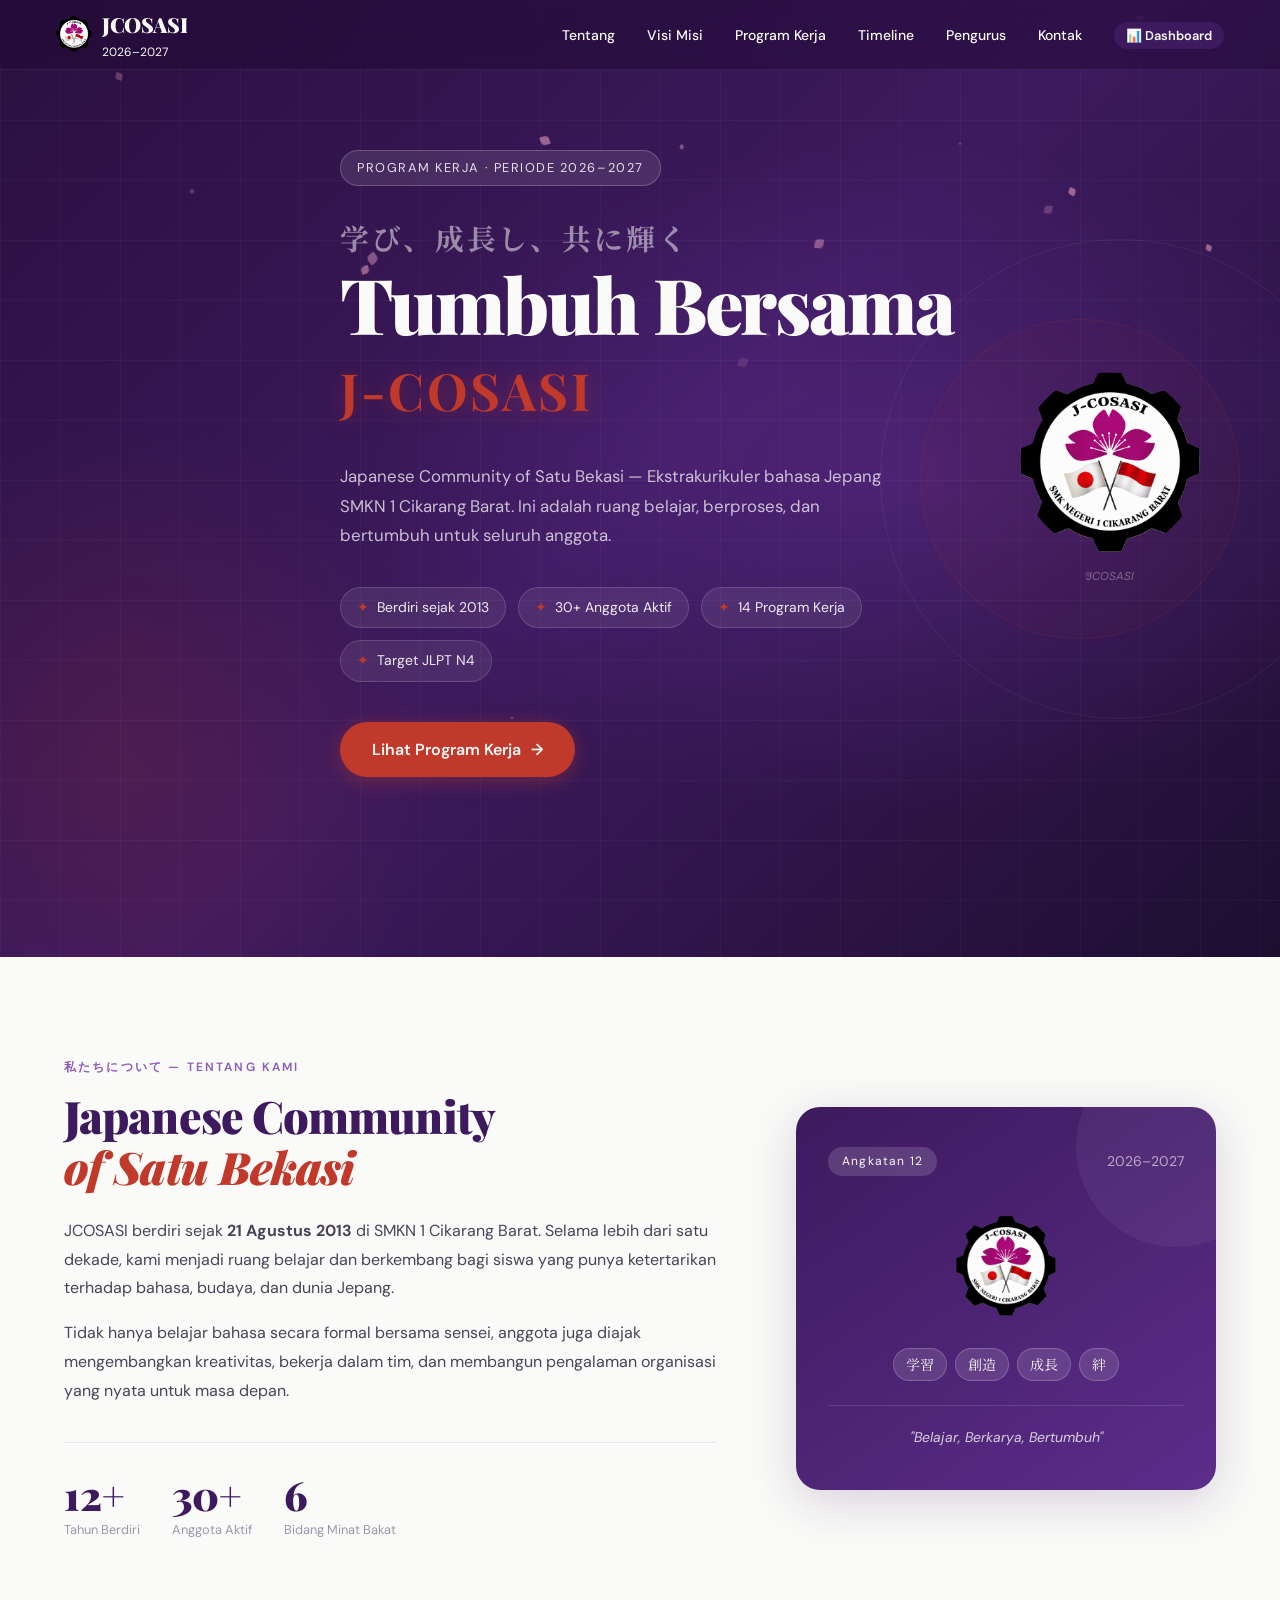
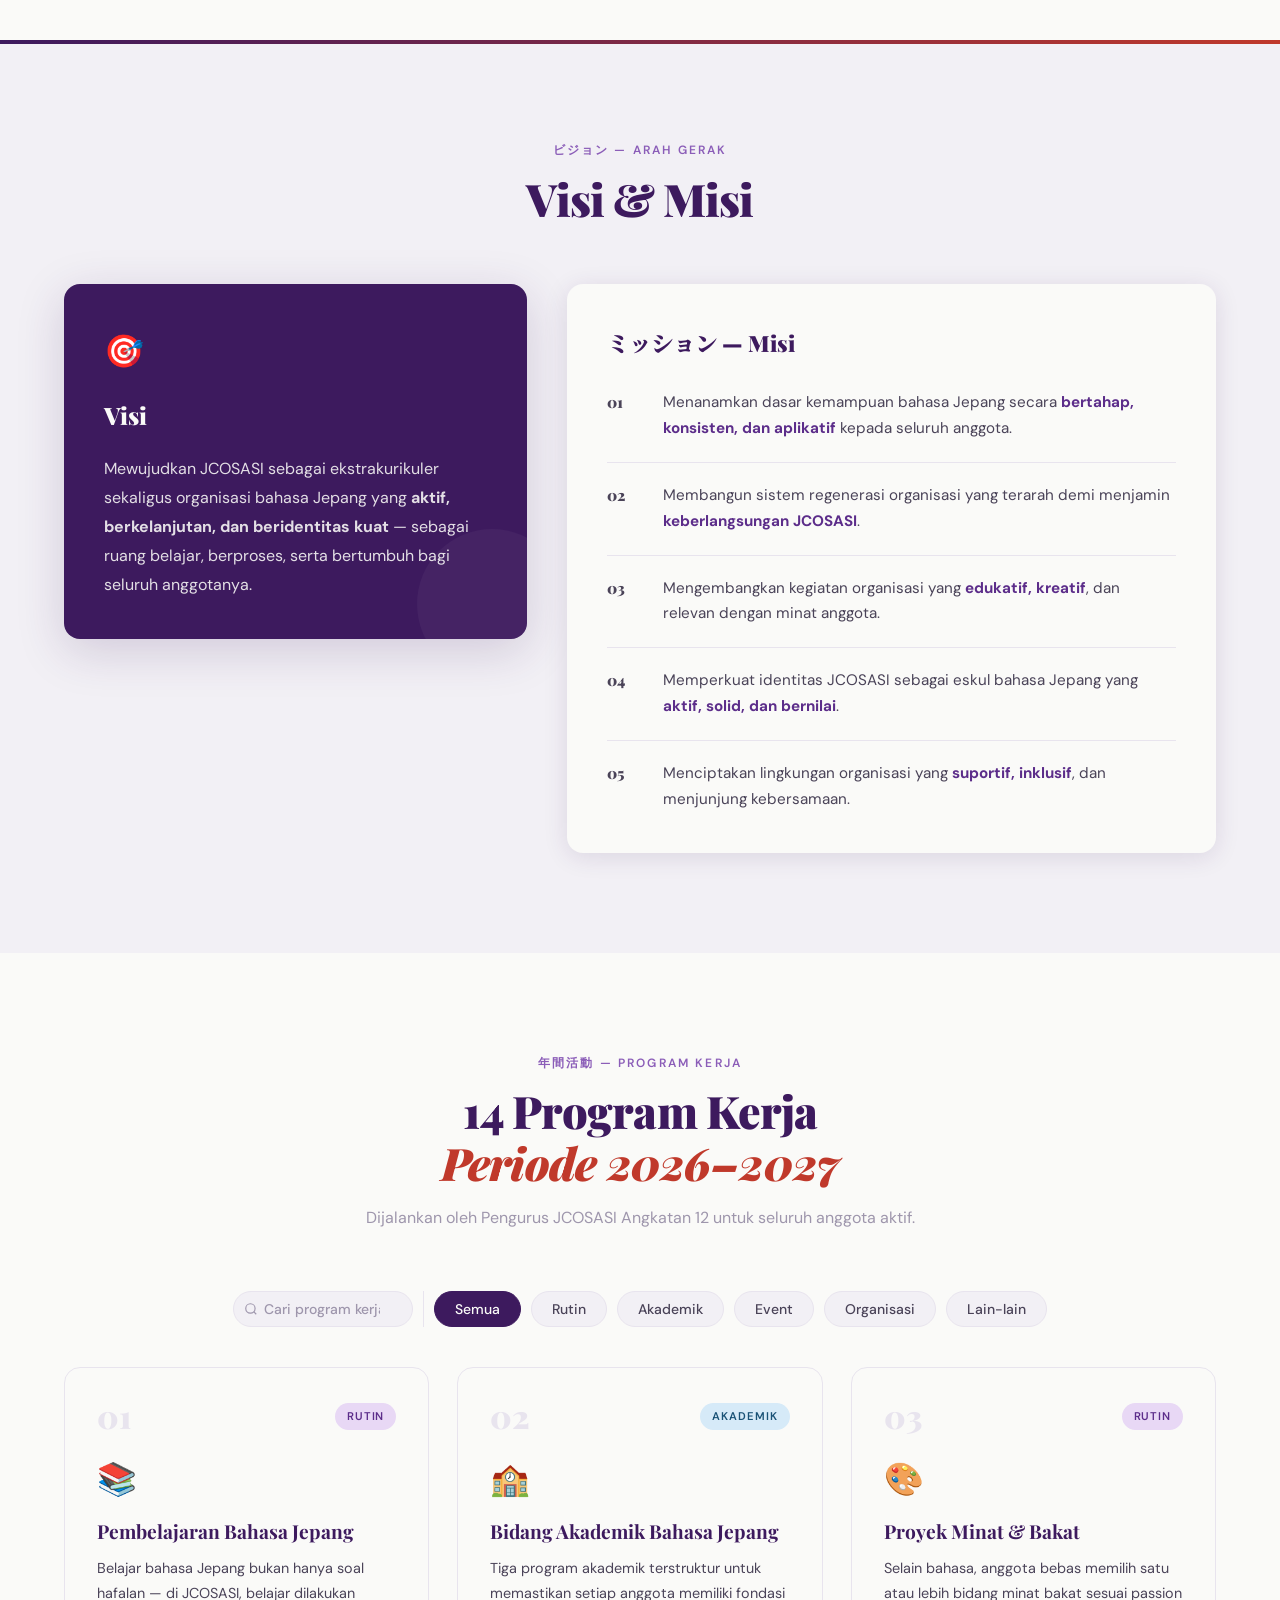
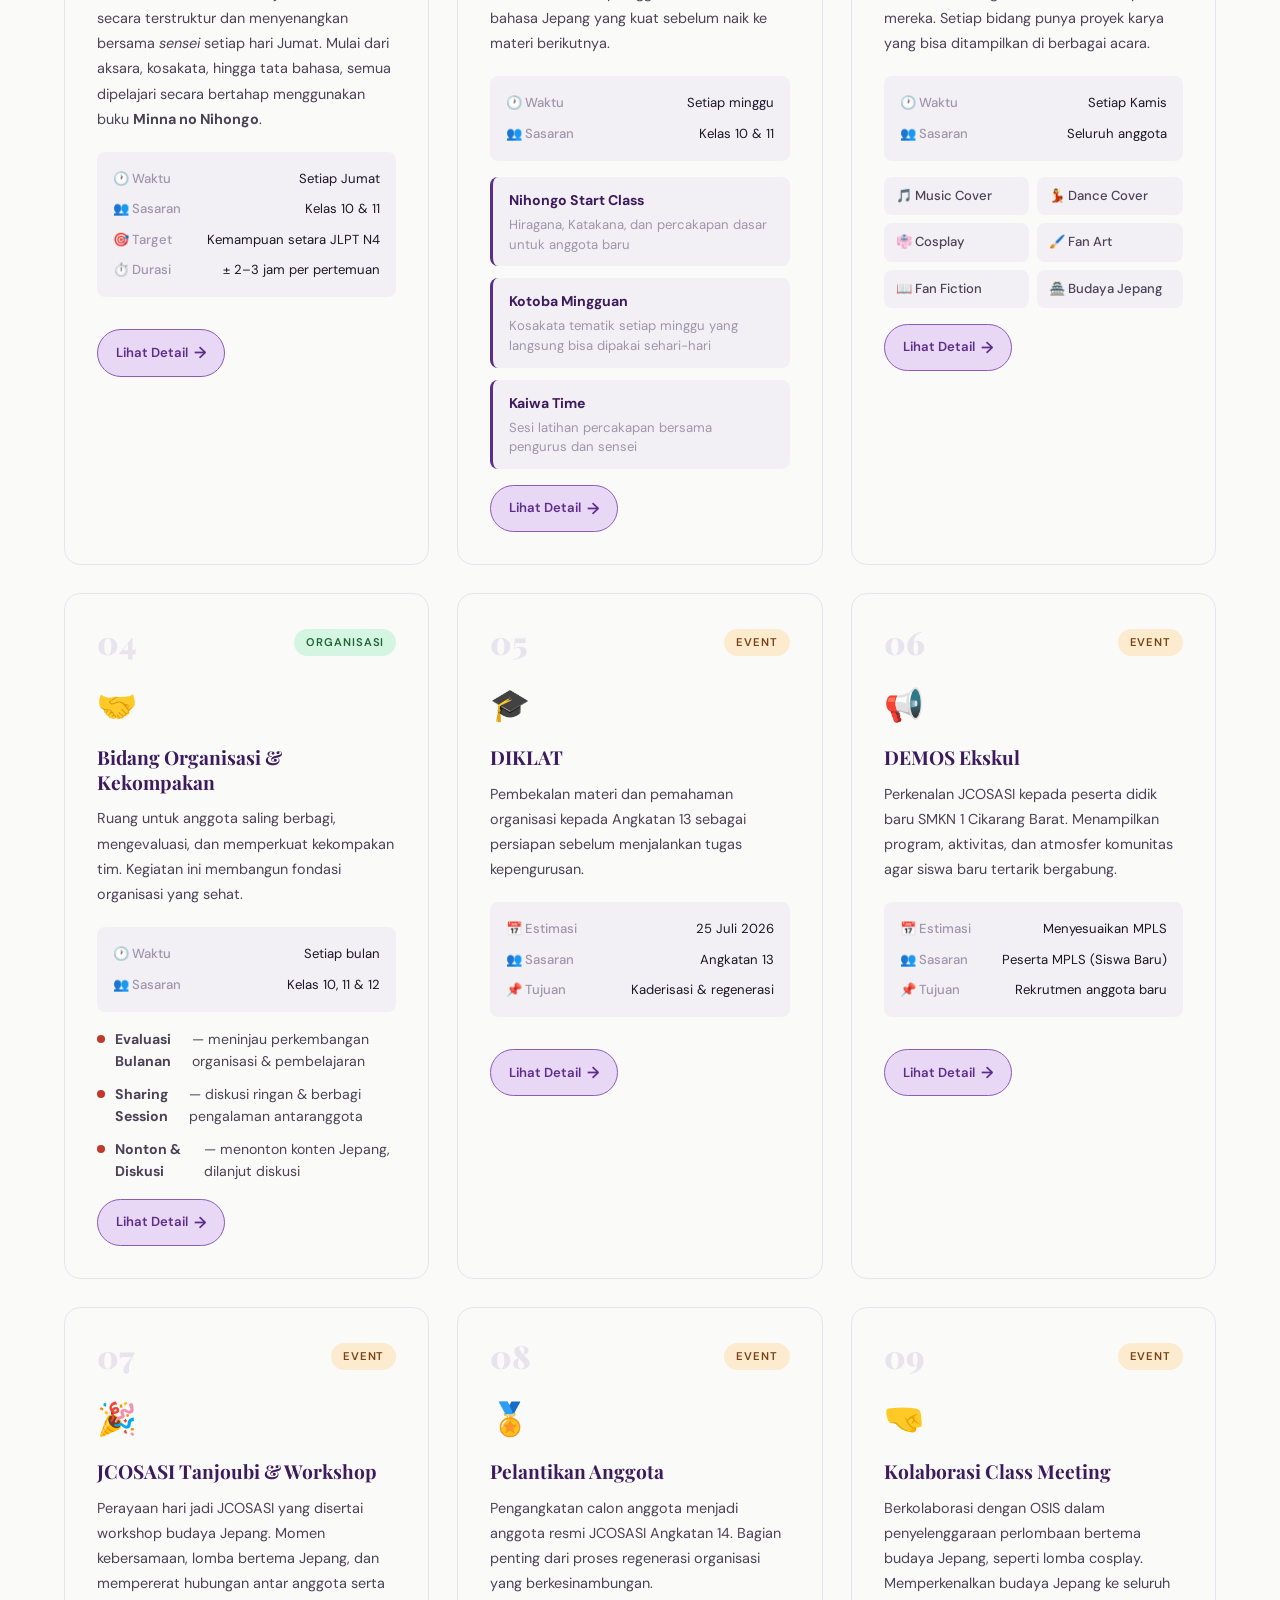
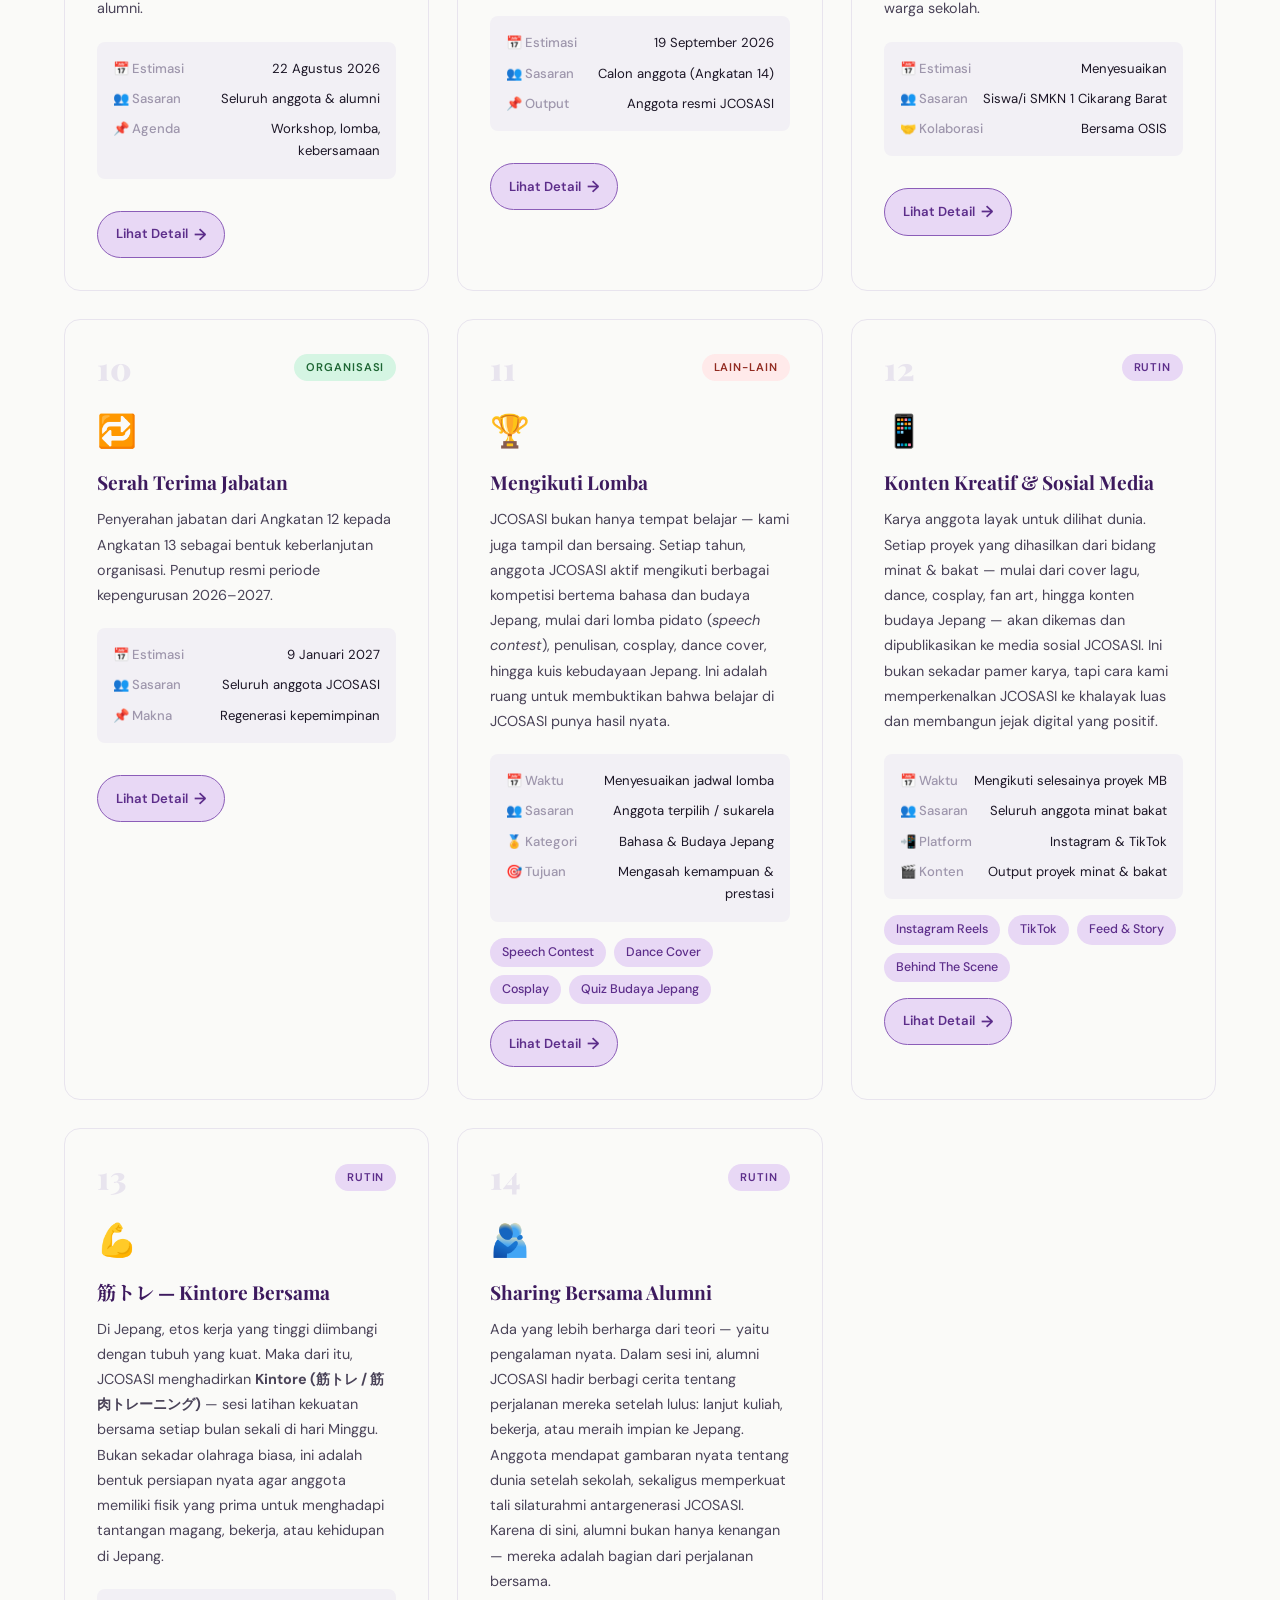
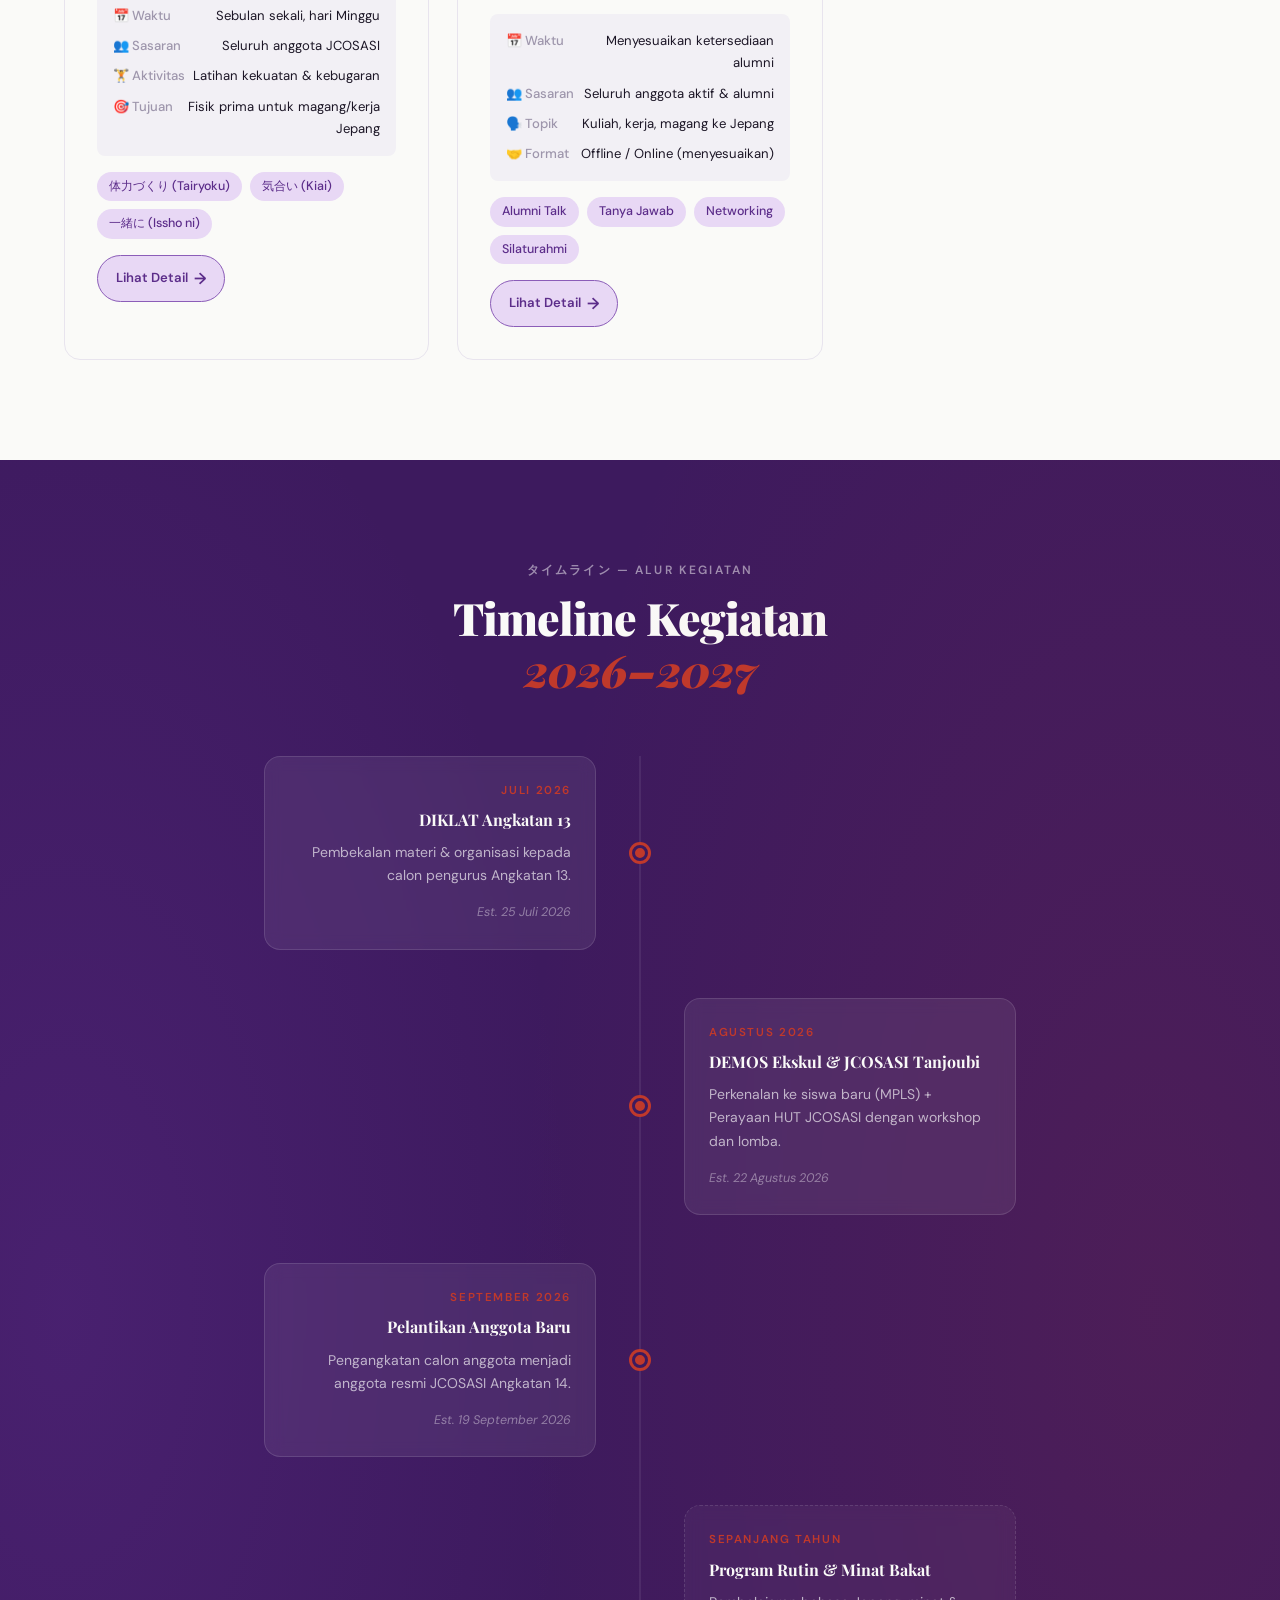
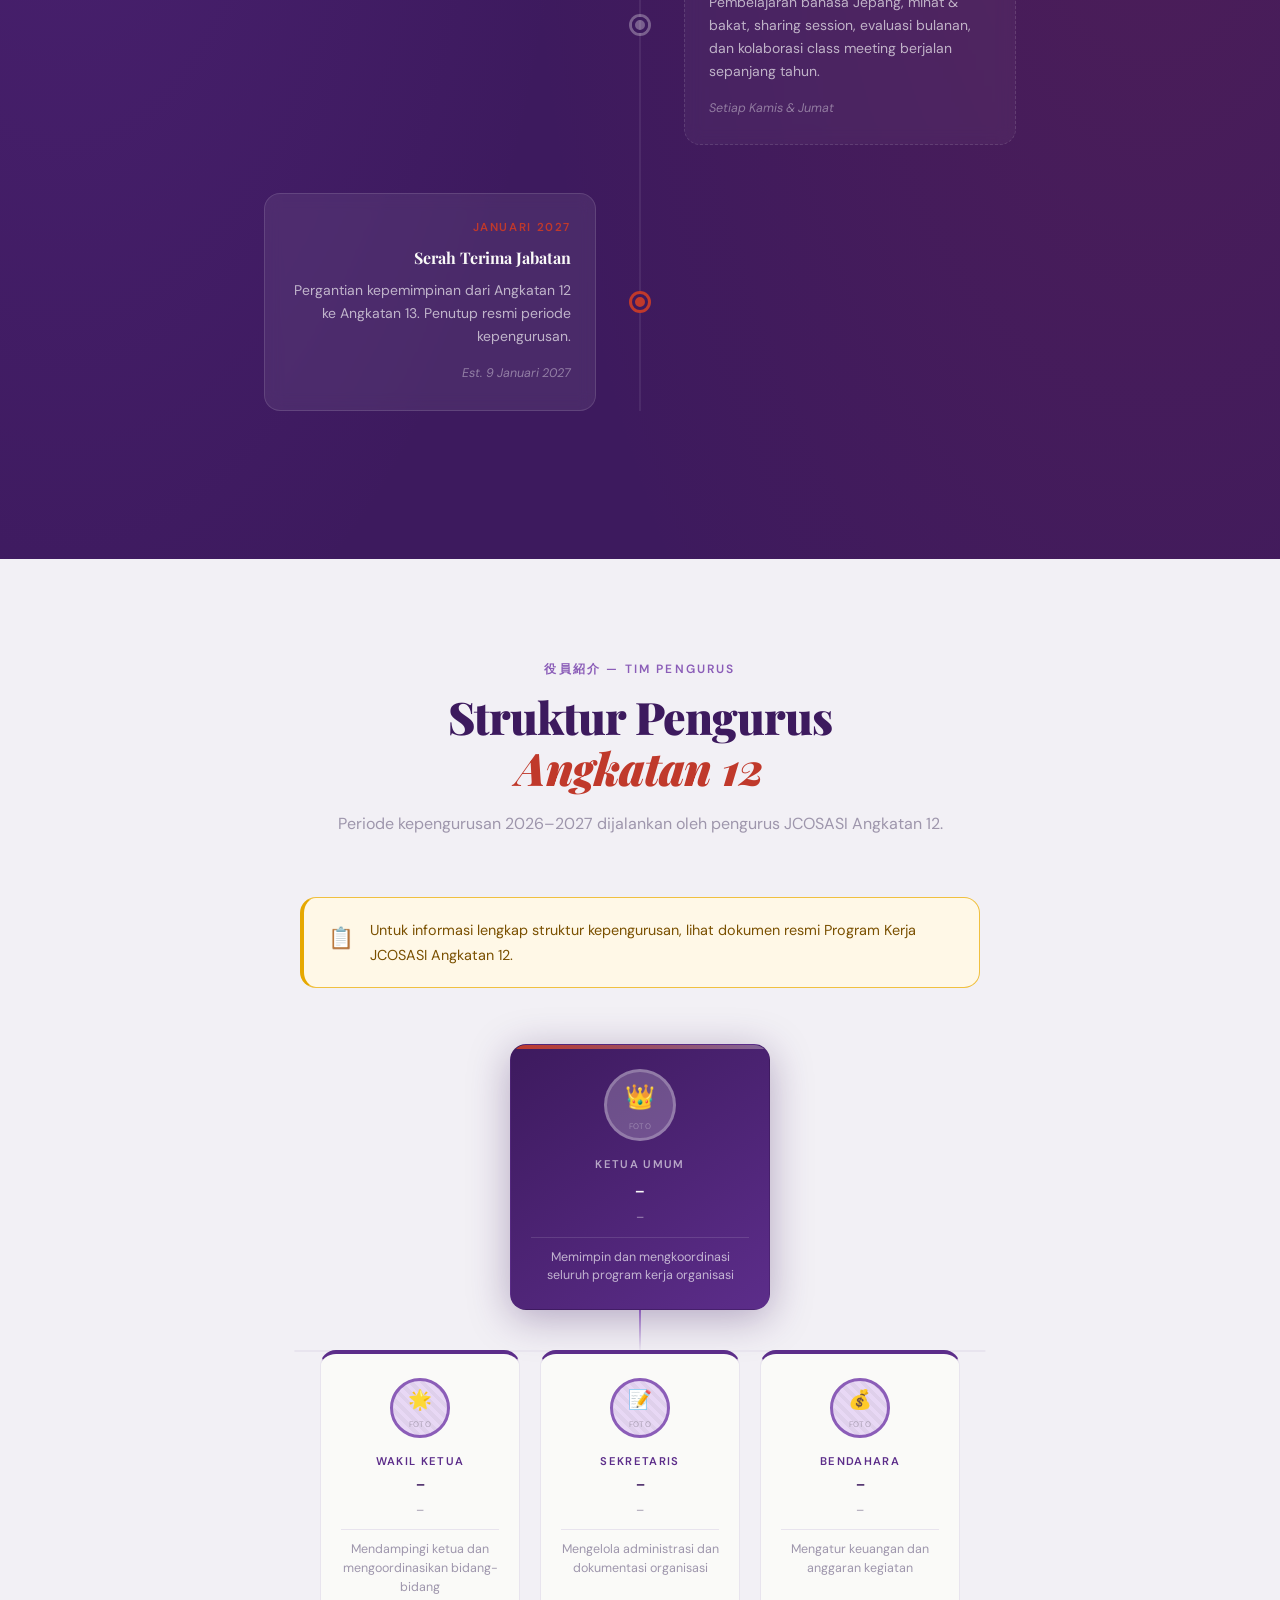
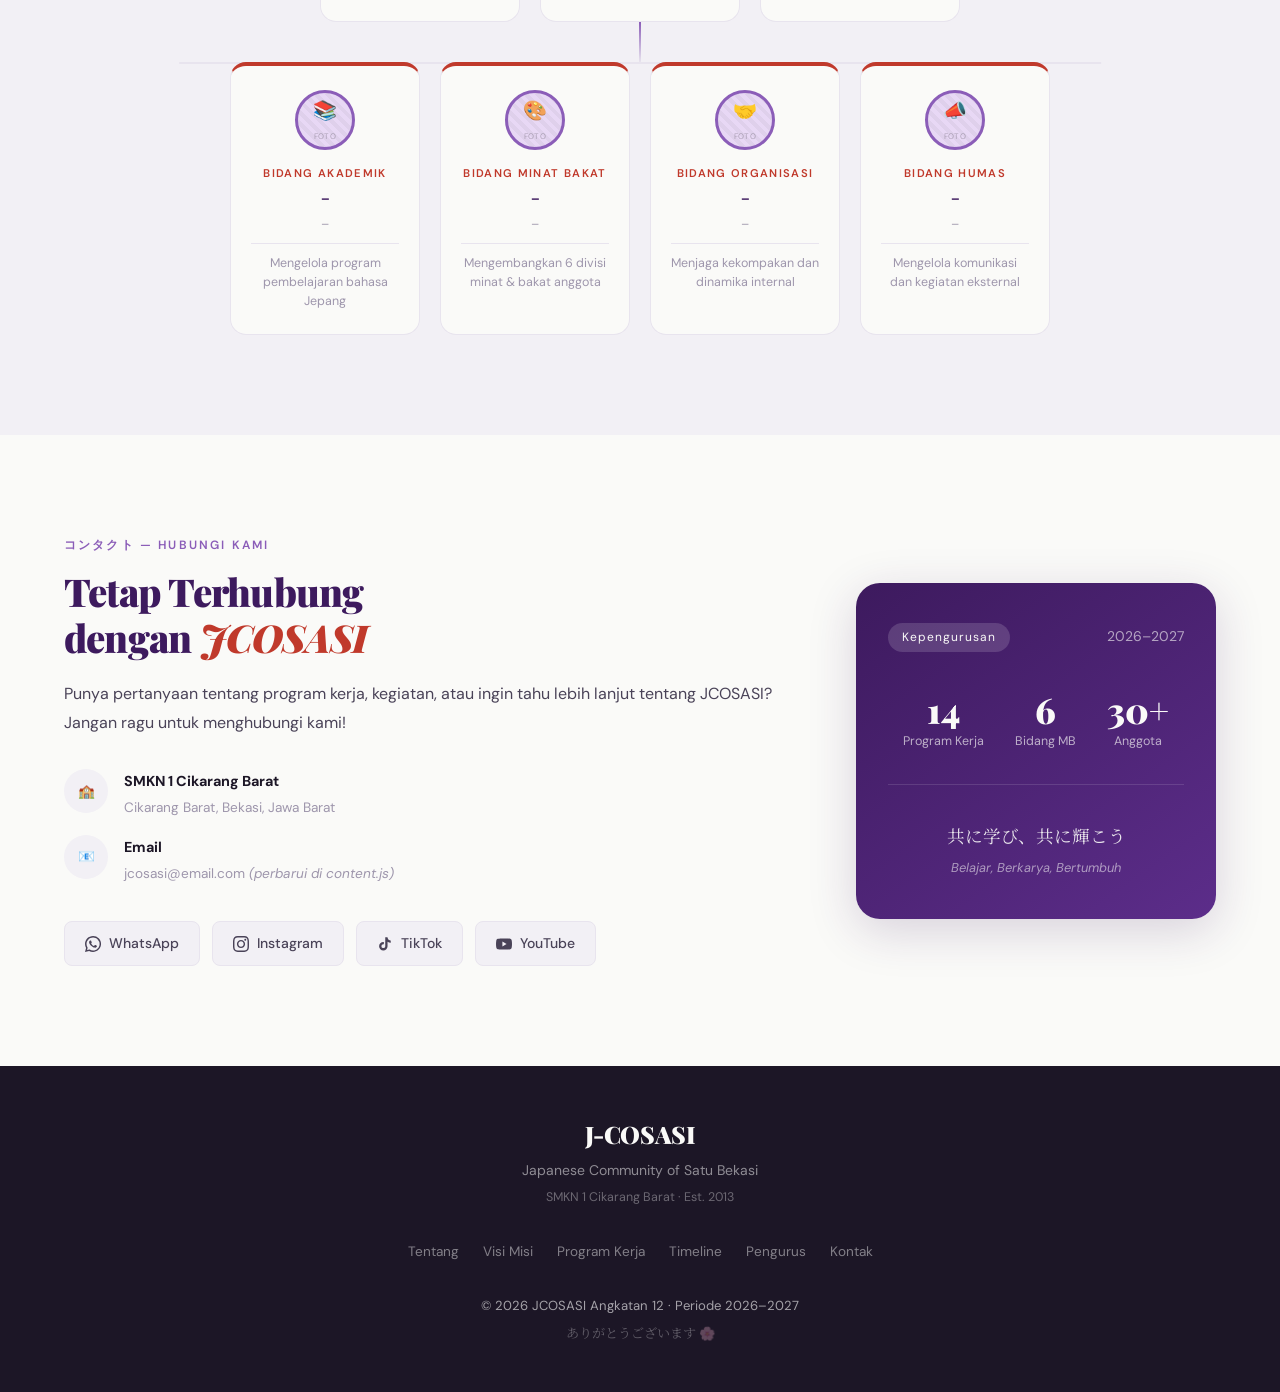
==== commit 1dd9792b: "Update 31 Mar View and link" ====
--- a/index.html
+++ b/index.html
@@ -240,5 +240,6 @@
   </footer>
 
   <script src="script.js"></script>
+  <script src="music-player.js"></script>
 </body>
 </html>
